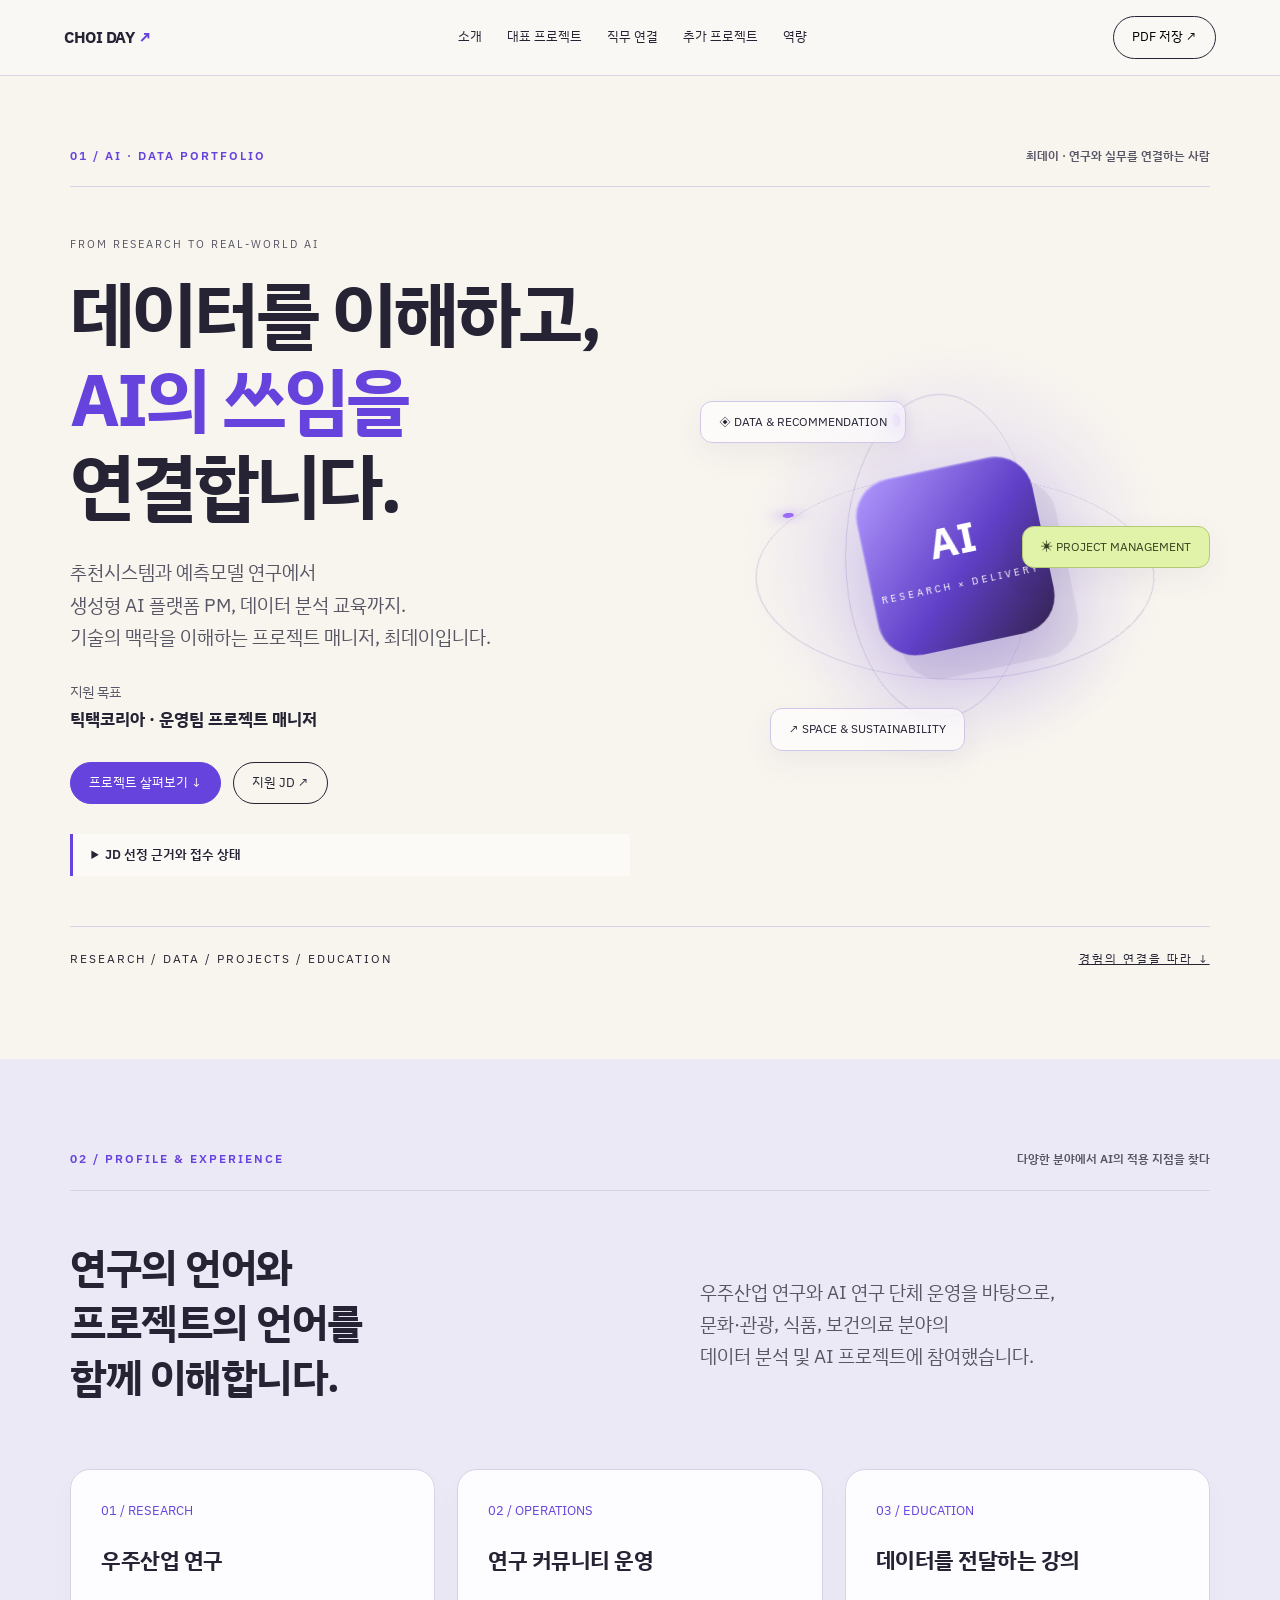
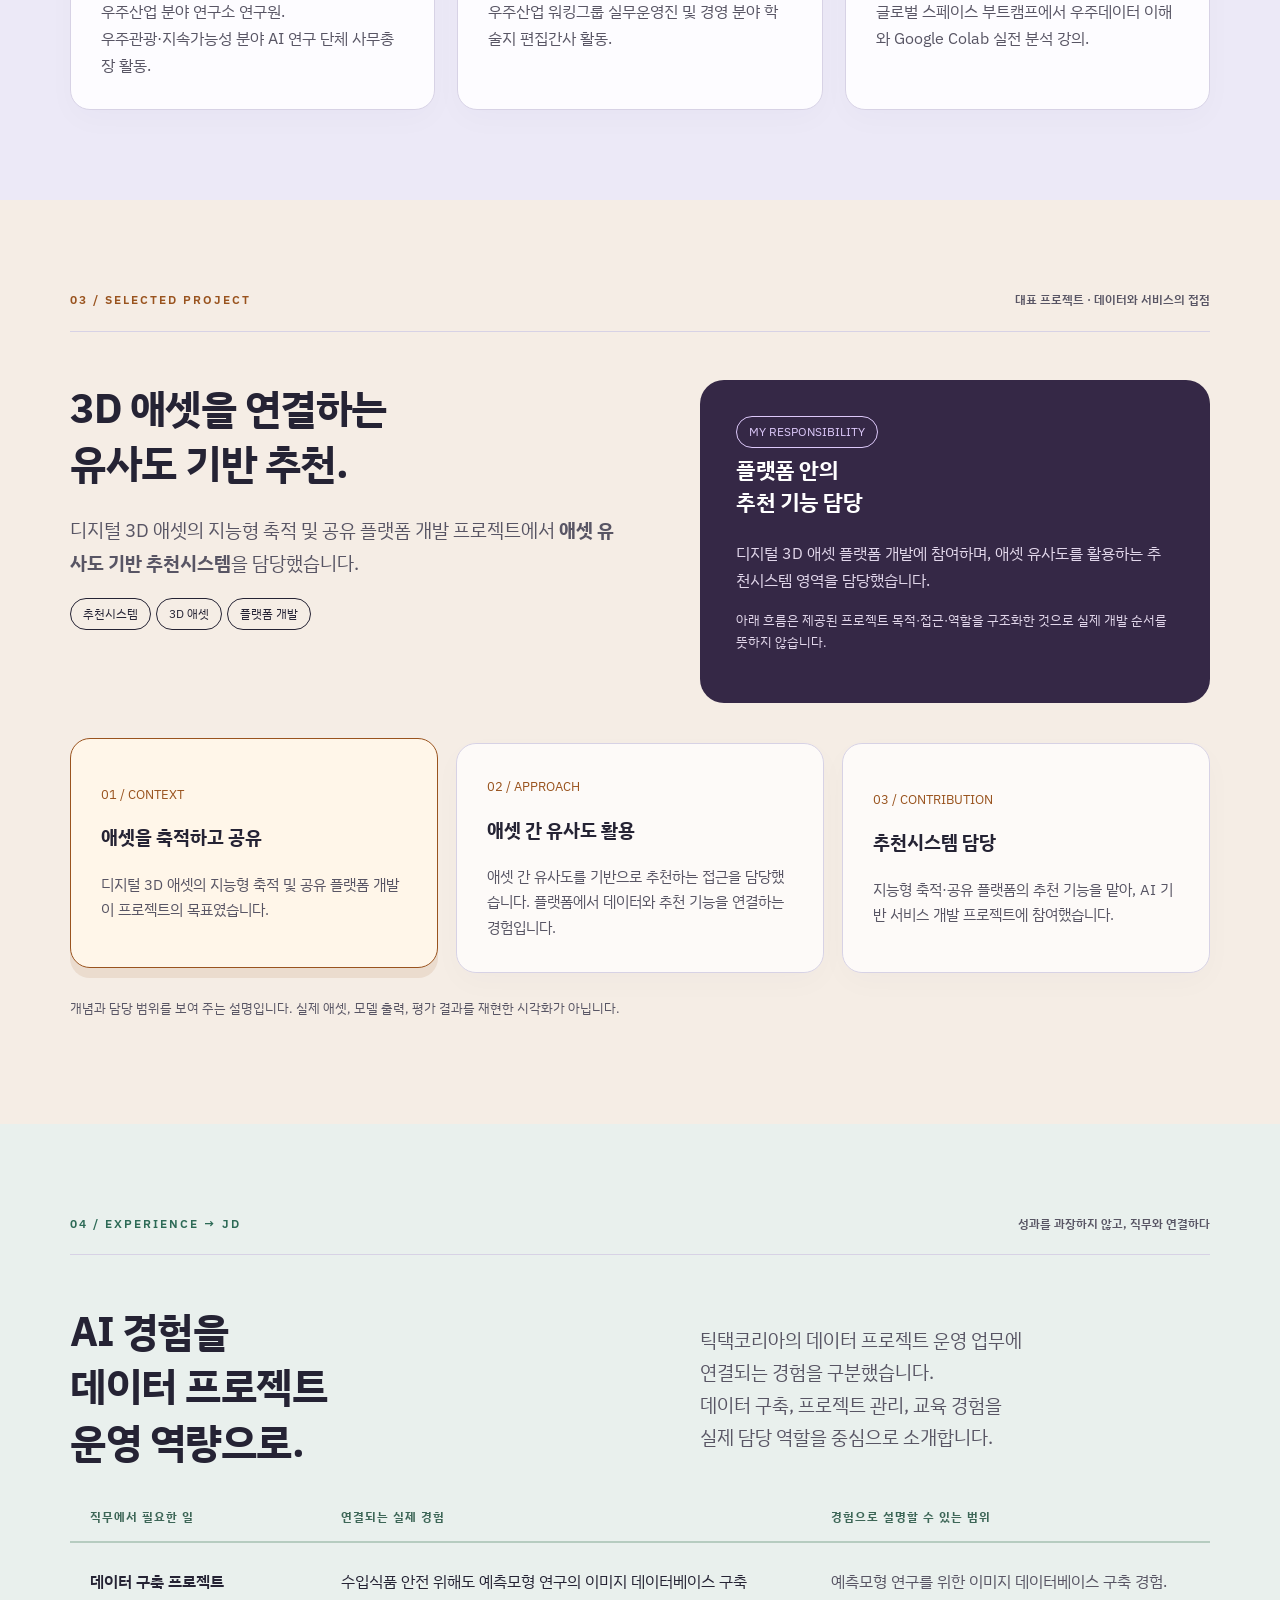
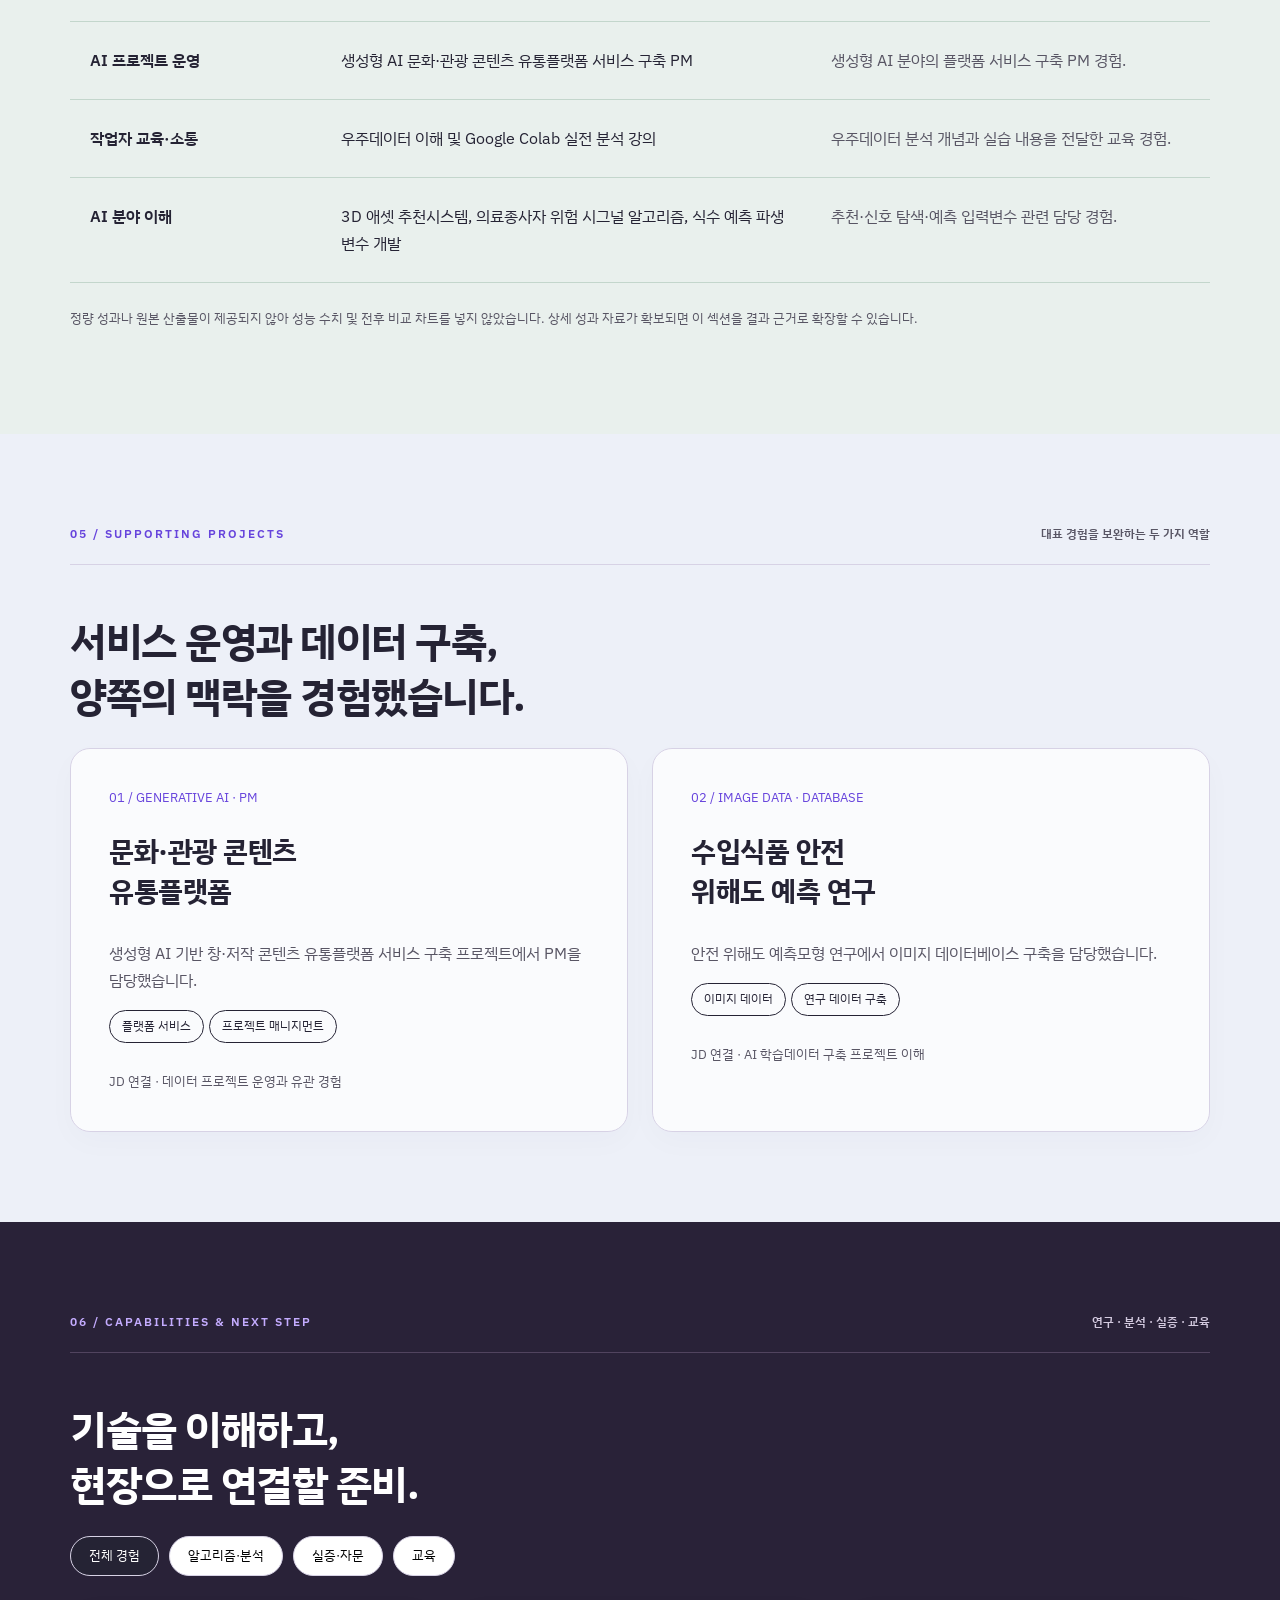
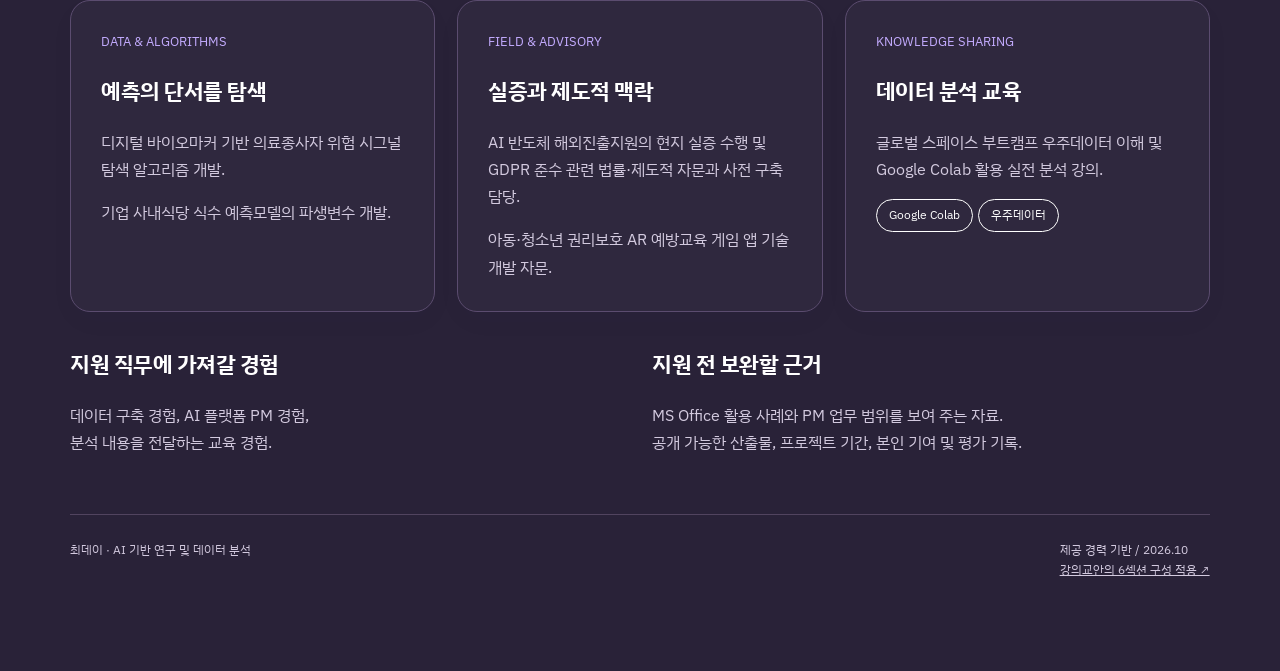
==== data/portfolio-choiday/index.html @ be63fa36 "Add files via upload" ====
<!doctype html><html lang="ko"><head><meta charset="utf-8"><meta name="viewport" content="width=device-width,initial-scale=1"><title>최데이 | AI · Data Portfolio</title><link rel="preconnect" href="https://fonts.googleapis.com"><link href="https://fonts.googleapis.com/css2?family=IBM+Plex+Sans+KR:wght@400;500;600;700&family=IBM+Plex+Sans:wght@400;500;600;700&display=swap" rel="stylesheet"><style>
:root{--ink:#252334;--purple:#6643dc;--line:#d7d2e5;--muted:#585564}*{box-sizing:border-box}html{scroll-behavior:smooth;scroll-padding-top:90px}body{margin:0;color:var(--ink);font-family:'IBM Plex Sans','IBM Plex Sans KR',sans-serif;line-height:1.7}a{color:inherit}button{font:inherit;cursor:pointer}header{height:76px;position:sticky;top:0;z-index:20;background:#faf8f4ed;backdrop-filter:blur(18px);border-bottom:1px solid var(--line);display:flex;align-items:center;justify-content:space-between;padding:0 max(5%,calc((100vw - 1440px)/2))}.brand{font-weight:700;text-decoration:none;letter-spacing:-.5px}header nav{display:flex;gap:25px;font-size:13px}header nav a{text-decoration:none}header button,.pill{border:1px solid var(--ink);border-radius:30px;background:transparent;padding:9px 18px;text-decoration:none;display:inline-flex;align-items:center;gap:14px;font-size:13px}.progress{height:3px;position:absolute;bottom:-1px;left:0;background:var(--purple);width:0}.wrap{max-width:1600px;margin:auto;padding:90px 5.5%;position:relative}.section{position:relative;overflow:hidden}.eyebrow{font-size:12px;letter-spacing:2px;font-weight:600;color:var(--purple);display:flex;justify-content:space-between;border-bottom:1px solid var(--line);padding-bottom:20px;margin-bottom:48px}.eyebrow span:last-child{letter-spacing:0;color:var(--muted)}h1,h2,h3,p{margin-top:0}h1{font-size:clamp(46px,5.7vw,86px);line-height:1.18;letter-spacing:-3px;margin-bottom:28px}h2{font-size:clamp(30px,3.2vw,48px);line-height:1.35;letter-spacing:-1.5px;margin-bottom:24px}h3{font-size:22px;line-height:1.45;letter-spacing:-.5px}p{color:var(--muted)}.lead{font-size:19px;max-width:650px}.tag{font-size:12px;padding:5px 12px;border:1px solid currentColor;border-radius:20px;display:inline-block;margin:0 5px 6px 0}.split{display:grid;grid-template-columns:1.1fr 1fr;gap:70px;align-items:center}.grid3{display:grid;grid-template-columns:repeat(3,1fr);gap:22px}.grid2{display:grid;grid-template-columns:1fr 1fr;gap:24px}.card{background:#ffffffbb;border:1px solid var(--line);border-radius:20px;padding:30px;box-shadow:0 10px 30px #2e264106;transition:transform .25s,border-color .25s,box-shadow .25s;position:relative}.card:hover{transform:translateY(-5px);border-color:var(--purple);box-shadow:0 16px 40px #6643dc16}.card p:last-child{margin-bottom:0}.num{color:var(--purple);font-size:13px;display:block;margin-bottom:22px}.small{font-size:13px}.intro{background:#f8f5ef}.intro .wrap{padding-top:70px;min-height:800px}.intro h1 em{font-style:normal;color:var(--purple)}.role{margin:28px 0;font-size:14px}.role strong{display:block;color:var(--ink);font-size:17px}.intro-actions{display:flex;gap:12px;flex-wrap:wrap}.primary{background:var(--purple);color:#fff;border-color:var(--purple)}.orbital{height:480px;display:grid;place-items:center;position:relative;perspective:800px}.orbital:before{content:'';position:absolute;width:440px;height:440px;background:radial-gradient(circle,#b2a0f45c,transparent 68%);border-radius:50%}.orbit{position:absolute;border:1px solid #8570b94d;border-radius:50%;width:390px;height:390px;transform:rotateX(60deg) rotateZ(-25deg);animation:orbit 25s linear infinite}.orbit.two{width:320px;height:320px;transform:rotateY(55deg);animation-direction:reverse}.orbit:after{content:'';width:12px;height:12px;background:#9b6af6;border-radius:50%;position:absolute;top:30px;left:60px;box-shadow:0 0 22px #8453ed}.core{width:180px;height:180px;display:grid;place-items:center;transform:rotate(-12deg);border-radius:38px;background:linear-gradient(135deg,#b39aff,#6040c8 55%,#32224d);box-shadow:18px 28px 0 #33205612,0 35px 70px #6241cc40,inset 1px 1px 2px #fff9;animation:float 5s ease-in-out infinite;color:white;text-align:center}.core b{font-size:42px;line-height:1}.core small{display:block;font-size:10px;letter-spacing:3px;margin-top:13px}.satellite{position:absolute;border:1px solid #d0c6e8;background:#fff9;backdrop-filter:blur(10px);border-radius:12px;padding:10px 18px;font-size:12px;box-shadow:0 10px 30px #47336610;animation:float 5s ease-in-out infinite}.s1{left:0;top:85px}.s2{right:0;top:210px;animation-delay:-2s;background:#e1f3a8;border-color:#b4c976;color:#384121}.s3{bottom:45px;left:70px;animation-delay:-3s}.hero-bottom{margin-top:50px;border-top:1px solid var(--line);padding-top:22px;display:flex;justify-content:space-between;font-size:12px;letter-spacing:2px}.profile{background:#ece9f7}.profile .card{background:#fdfcff}.profile .grid3{margin-top:40px}.project{background:#f5ede5}.project .eyebrow,.project .num{color:#99531e}.project .split{align-items:start}.project-box{background:#352846;color:#fff;border-radius:24px;padding:36px}.project-box p{color:#e2d7eb}.project-box .tag{color:#ddc9fa}.flow{display:grid;grid-template-columns:repeat(3,1fr);gap:18px;margin-top:40px}.flow button{text-align:left;color:var(--ink);width:100%;min-height:230px}.flow .active{border-color:#99531e;background:#fff6e9;box-shadow:0 10px 0 #99531e1c;transform:translateY(-5px)}.flow p{font-size:15px}.flow strong{font-size:19px;display:block;margin-bottom:18px}.flow .num{margin-bottom:15px}.evidence{background:#e9f0ed}.evidence .eyebrow,.evidence .num{color:#2d6a56}.evidence table{width:100%;border-collapse:collapse;font-size:16px;text-align:left}.evidence th{font-size:12px;color:#3d6657;letter-spacing:1px;padding:14px 20px;border-bottom:2px solid #b6ccc0}.evidence td{padding:25px 20px;border-bottom:1px solid #c3d6cc;vertical-align:top}.evidence td:first-child{width:22%;font-weight:600}.evidence td:last-child{width:35%;color:var(--muted)}.support{background:#edf0f8}.support .card{padding:38px;min-height:310px}.support .card h3{font-size:28px}.skills{background:#292238;color:#fff}.skills h2{color:#fff}.skills p{color:#d3cadf}.skills .eyebrow{border-color:#51445f;color:#c4acff}.skills .eyebrow span:last-child{color:#d3cadf}.skills .card{background:#ffffff08;border-color:#5b4c6f}.skills .num{color:#c4acff}.skills .card:hover{border-color:#c4acff}.activity{margin-top:36px;display:grid;grid-template-columns:1fr 1fr;gap:24px}.activity p{margin-bottom:8px}.footer{border-top:1px solid #51445f;margin-top:50px;padding-top:25px;display:flex;justify-content:space-between;font-size:12px;color:#d3cadf}.reveal{animation:appear .7s both}.note{margin-top:24px;font-size:13px;line-height:1.8}.jd-note{margin-top:30px;border-left:3px solid var(--purple);padding:10px 18px;background:#ffffff7a;font-size:13px;max-width:650px}.jd-note summary{cursor:pointer;font-weight:600}.jd-note p{margin:12px 0 0}.filter{display:flex;gap:10px;margin-bottom:24px;flex-wrap:wrap}.filter button{border-radius:30px;padding:8px 18px;border:1px solid var(--line);background:white;font-size:13px}.filter button[aria-pressed=true]{background:var(--ink);color:#fff}.highlight{outline:2px solid var(--purple);outline-offset:4px}.section-marker{font-size:11px;text-transform:uppercase;letter-spacing:2px;margin-bottom:16px;color:var(--muted)}@keyframes float{50%{translate:0 -15px}}@keyframes orbit{to{rotate:360deg}}@keyframes appear{from{opacity:.2;translate:0 20px}to{opacity:1;translate:0 0}}
@media(min-width:1600px){.wrap{padding-left:88px;padding-right:88px}}@media(max-width:900px){header nav{display:none}.split{grid-template-columns:1fr;gap:36px}.orbital{height:380px}.intro .wrap{min-height:0}.wrap{padding:65px 6%}.grid3,.flow{grid-template-columns:1fr}.grid2{grid-template-columns:1fr}.flow button{min-height:0}.activity{grid-template-columns:1fr}.eyebrow span:last-child{display:none}.orbital{max-width:480px;width:100%;margin:auto}.orbit{width:300px;height:300px}.orbit.two{width:260px;height:260px}.s1{left:0;top:45px}.s2{right:0;top:220px}.s3{bottom:10px;left:40px}.evidence table,.evidence tbody,.evidence tr,.evidence td{display:block}.evidence thead{display:none}.evidence td:first-child,.evidence td:last-child{width:auto}.evidence td{padding:8px 18px;border:0}.evidence tr{padding:20px 0;border-bottom:1px solid #c3d6cc}.hero-bottom{letter-spacing:0;gap:20px}.footer{gap:20px}.card{padding:24px}h1{letter-spacing:-2px}}@media(prefers-reduced-motion:reduce){*,*:before,*:after{animation:none!important;transition:none!important;scroll-behavior:auto!important}}@media print{@page{size:A4 landscape;margin:10mm}header,.intro-actions,.jd-note,.filter,.hero-bottom{display:none!important}.section{break-after:page;overflow:visible;print-color-adjust:exact;-webkit-print-color-adjust:exact}.section:last-child{break-after:auto}.wrap{padding:20px 30px;max-width:none}.eyebrow{margin-bottom:22px;padding-bottom:10px}h1{font-size:48px}h2{font-size:32px}h3{font-size:19px}p{font-size:13px}.split{grid-template-columns:1fr 1fr;gap:30px}.grid3,.flow{grid-template-columns:repeat(3,1fr)}.grid2,.activity{grid-template-columns:1fr 1fr}.card{padding:20px;box-shadow:none!important;transform:none!important}.intro .wrap{min-height:0}.orbital{height:350px}.flow{margin-top:20px}.flow button{min-height:180px}.evidence td{padding:15px;font-size:13px}.support .card{min-height:0;padding:24px}.support .card h3{font-size:22px}.activity{margin-top:20px}.footer{margin-top:20px}.reveal{animation:none}.note{font-size:11px}}
</style></head><body>
<header><a class="brand" href="#intro">CHOI DAY <span style="color:#6643dc">↗</span></a><nav aria-label="섹션 이동"><a href="#profile">소개</a><a href="#project">대표 프로젝트</a><a href="#evidence">직무 연결</a><a href="#support">추가 프로젝트</a><a href="#skills">역량</a></nav><button id="print">PDF 저장 ↗</button><div class="progress" aria-hidden="true"></div></header>
<main>
<section id="intro" class="section intro"><div class="wrap"><div class="eyebrow">01 / AI · DATA PORTFOLIO <span>최데이 · 연구와 실무를 연결하는 사람</span></div><div class="split"><div><div class="section-marker">From research to real-world AI</div><h1>데이터를 이해하고,<br><em>AI의 쓰임을</em><br>연결합니다.</h1><p class="lead">추천시스템과 예측모델 연구에서<br>생성형 AI 플랫폼 PM, 데이터 분석 교육까지.<br>기술의 맥락을 이해하는 프로젝트 매니저, 최데이입니다.</p><p class="role">지원 목표<strong>틱택코리아 · 운영팀 프로젝트 매니저</strong></p><div class="intro-actions"><a class="pill primary" href="#project">프로젝트 살펴보기 ↓</a><a class="pill" href="https://linkareer.com/activity/248386" target="_blank" rel="noopener">지원 JD ↗</a></div><details class="jd-note"><summary>JD 선정 근거와 접수 상태</summary><p>학력무관·신입 공고로, PM 및 IT/AI 경험을 우대합니다. 이미지 데이터베이스 구축, AI 플랫폼 PM, 분석 교육 경험이 업무와 연결됩니다. 필수 MS Office 활용 능력은 제공된 경력에서 확인되지 않았습니다.</p><p>2026.10.06 확인: 링커리어는 상시채용, 슈퍼루키는 접수 종료로 표시합니다. 현재 접수 가능 여부는 기업 확인이 필요합니다. <a href="https://www.superookie.com/jobs/684bb644ff11d511d0456967" target="_blank" rel="noopener">학력·상세 요건 확인 ↗</a></p></details></div><div class="orbital" aria-label="AI 연구, 데이터, 프로젝트 운영을 연결하는 개념 그래픽"><div class="orbit"></div><div class="orbit two"></div><div class="core"><div><b>AI</b><small>RESEARCH × DELIVERY</small></div></div><span class="satellite s1">◈ DATA & RECOMMENDATION</span><span class="satellite s2">✳ PROJECT MANAGEMENT</span><span class="satellite s3">↗ SPACE & SUSTAINABILITY</span></div></div><div class="hero-bottom"><span>RESEARCH / DATA / PROJECTS / EDUCATION</span><a href="#profile">경험의 연결을 따라 ↓</a></div></div></section>
<section id="profile" class="section profile"><div class="wrap"><div class="eyebrow">02 / PROFILE & EXPERIENCE <span>다양한 분야에서 AI의 적용 지점을 찾다</span></div><div class="split"><h2>연구의 언어와<br>프로젝트의 언어를<br>함께 이해합니다.</h2><p class="lead">우주산업 연구와 AI 연구 단체 운영을 바탕으로,<br>문화·관광, 식품, 보건의료 분야의<br>데이터 분석 및 AI 프로젝트에 참여했습니다.</p></div><div class="grid3"><article class="card"><span class="num">01 / RESEARCH</span><h3>우주산업 연구</h3><p>우주산업 분야 연구소 연구원.<br>우주관광·지속가능성 분야 AI 연구 단체 사무총장 활동.</p></article><article class="card"><span class="num">02 / OPERATIONS</span><h3>연구 커뮤니티 운영</h3><p>우주산업 워킹그룹 실무운영진 및 경영 분야 학술지 편집간사 활동.</p></article><article class="card"><span class="num">03 / EDUCATION</span><h3>데이터를 전달하는 강의</h3><p>글로벌 스페이스 부트캠프에서 우주데이터 이해와 Google Colab 실전 분석 강의.</p></article></div></div></section>
<section id="project" class="section project"><div class="wrap"><div class="eyebrow">03 / SELECTED PROJECT <span>대표 프로젝트 · 데이터와 서비스의 접점</span></div><div class="split"><div><h2>3D 애셋을 연결하는<br>유사도 기반 추천.</h2><p class="lead">디지털 3D 애셋의 지능형 축적 및 공유 플랫폼 개발 프로젝트에서 <strong>애셋 유사도 기반 추천시스템</strong>을 담당했습니다.</p><span class="tag">추천시스템</span><span class="tag">3D 애셋</span><span class="tag">플랫폼 개발</span></div><aside class="project-box"><span class="tag">MY RESPONSIBILITY</span><h3>플랫폼 안의<br>추천 기능 담당</h3><p>디지털 3D 애셋 플랫폼 개발에 참여하며, 애셋 유사도를 활용하는 추천시스템 영역을 담당했습니다.</p><p class="small">아래 흐름은 제공된 프로젝트 목적·접근·역할을 구조화한 것으로 실제 개발 순서를 뜻하지 않습니다.</p></aside></div><div class="flow" aria-label="프로젝트 이해의 흐름"><button class="card active" aria-pressed="true"><span class="num">01 / CONTEXT</span><strong>애셋을 축적하고 공유</strong><p>디지털 3D 애셋의 지능형 축적 및 공유 플랫폼 개발이 프로젝트의 목표였습니다.</p></button><button class="card" aria-pressed="false"><span class="num">02 / APPROACH</span><strong>애셋 간 유사도 활용</strong><p>애셋 간 유사도를 기반으로 추천하는 접근을 담당했습니다. 플랫폼에서 데이터와 추천 기능을 연결하는 경험입니다.</p></button><button class="card" aria-pressed="false"><span class="num">03 / CONTRIBUTION</span><strong>추천시스템 담당</strong><p>지능형 축적·공유 플랫폼의 추천 기능을 맡아, AI 기반 서비스 개발 프로젝트에 참여했습니다.</p></button></div><p class="note">개념과 담당 범위를 보여 주는 설명입니다. 실제 애셋, 모델 출력, 평가 결과를 재현한 시각화가 아닙니다.</p></div></section>
<section id="evidence" class="section evidence"><div class="wrap"><div class="eyebrow">04 / EXPERIENCE → JD <span>성과를 과장하지 않고, 직무와 연결하다</span></div><div class="split"><h2>AI 경험을<br>데이터 프로젝트<br>운영 역량으로.</h2><p class="lead">틱택코리아의 데이터 프로젝트 운영 업무에<br>연결되는 경험을 구분했습니다.<br>데이터 구축, 프로젝트 관리, 교육 경험을<br>실제 담당 역할을 중심으로 소개합니다.</p></div><table><thead><tr><th>직무에서 필요한 일</th><th>연결되는 실제 경험</th><th>경험으로 설명할 수 있는 범위</th></tr></thead><tbody><tr><td>데이터 구축 프로젝트</td><td>수입식품 안전 위해도 예측모형 연구의 이미지 데이터베이스 구축</td><td>예측모형 연구를 위한 이미지 데이터베이스 구축 경험.</td></tr><tr><td>AI 프로젝트 운영</td><td>생성형 AI 문화·관광 콘텐츠 유통플랫폼 서비스 구축 PM</td><td>생성형 AI 분야의 플랫폼 서비스 구축 PM 경험.</td></tr><tr><td>작업자 교육·소통</td><td>우주데이터 이해 및 Google Colab 실전 분석 강의</td><td>우주데이터 분석 개념과 실습 내용을 전달한 교육 경험.</td></tr><tr><td>AI 분야 이해</td><td>3D 애셋 추천시스템, 의료종사자 위험 시그널 알고리즘, 식수 예측 파생변수 개발</td><td>추천·신호 탐색·예측 입력변수 관련 담당 경험.</td></tr></tbody></table><p class="note">정량 성과나 원본 산출물이 제공되지 않아 성능 수치 및 전후 비교 차트를 넣지 않았습니다. 상세 성과 자료가 확보되면 이 섹션을 결과 근거로 확장할 수 있습니다.</p></div></section>
<section id="support" class="section support"><div class="wrap"><div class="eyebrow">05 / SUPPORTING PROJECTS <span>대표 경험을 보완하는 두 가지 역할</span></div><h2>서비스 운영과 데이터 구축,<br>양쪽의 맥락을 경험했습니다.</h2><div class="grid2"><article class="card"><span class="num">01 / GENERATIVE AI · PM</span><h3>문화·관광 콘텐츠<br>유통플랫폼</h3><p>생성형 AI 기반 창·저작 콘텐츠 유통플랫폼 서비스 구축 프로젝트에서 PM을 담당했습니다.</p><span class="tag">플랫폼 서비스</span><span class="tag">프로젝트 매니지먼트</span><p class="small" style="margin-top:22px">JD 연결 · 데이터 프로젝트 운영과 유관 경험</p></article><article class="card"><span class="num">02 / IMAGE DATA · DATABASE</span><h3>수입식품 안전<br>위해도 예측 연구</h3><p>안전 위해도 예측모형 연구에서 이미지 데이터베이스 구축을 담당했습니다.</p><span class="tag">이미지 데이터</span><span class="tag">연구 데이터 구축</span><p class="small" style="margin-top:22px">JD 연결 · AI 학습데이터 구축 프로젝트 이해</p></article></div></div></section>
<section id="skills" class="section skills"><div class="wrap"><div class="eyebrow">06 / CAPABILITIES & NEXT STEP <span>연구 · 분석 · 실증 · 교육</span></div><h2>기술을 이해하고,<br>현장으로 연결할 준비.</h2><div class="filter" aria-label="관련 역량 강조"><button aria-pressed="true" data-filter="all">전체 경험</button><button aria-pressed="false" data-filter="analysis">알고리즘·분석</button><button aria-pressed="false" data-filter="delivery">실증·자문</button><button aria-pressed="false" data-filter="education">교육</button></div><div class="grid3"><article class="card capability" data-kind="analysis"><span class="num">DATA & ALGORITHMS</span><h3>예측의 단서를 탐색</h3><p>디지털 바이오마커 기반 의료종사자 위험 시그널 탐색 알고리즘 개발.</p><p>기업 사내식당 식수 예측모델의 파생변수 개발.</p></article><article class="card capability" data-kind="delivery"><span class="num">FIELD & ADVISORY</span><h3>실증과 제도적 맥락</h3><p>AI 반도체 해외진출지원의 현지 실증 수행 및 GDPR 준수 관련 법률·제도적 자문과 사전 구축 담당.</p><p>아동·청소년 권리보호 AR 예방교육 게임 앱 기술개발 자문.</p></article><article class="card capability" data-kind="education"><span class="num">KNOWLEDGE SHARING</span><h3>데이터 분석 교육</h3><p>글로벌 스페이스 부트캠프 우주데이터 이해 및 Google Colab 활용 실전 분석 강의.</p><span class="tag">Google Colab</span><span class="tag">우주데이터</span></article></div><div class="activity"><div><h3>지원 직무에 가져갈 경험</h3><p>데이터 구축 경험, AI 플랫폼 PM 경험,<br>분석 내용을 전달하는 교육 경험.</p></div><div><h3>지원 전 보완할 근거</h3><p>MS Office 활용 사례와 PM 업무 범위를 보여 주는 자료.<br>공개 가능한 산출물, 프로젝트 기간, 본인 기여 및 평가 기록.</p></div></div><div class="footer"><span>최데이 · AI 기반 연구 및 데이터 분석</span><span>제공 경력 기반 / 2026.10<br><a href="https://heejeong-kim.github.io/science-tech-26/#portfolio-webview-option" target="_blank" rel="noopener">강의교안의 6섹션 구성 적용 ↗</a></span></div></div></section>
</main><script>
const reduce=matchMedia('(prefers-reduced-motion: reduce)').matches;
document.querySelector('#print').addEventListener('click',()=>window.print());
const progress=document.querySelector('.progress');function updateProgress(){const total=document.documentElement.scrollHeight-innerHeight;progress.style.width=(total>0?scrollY/total*100:0)+'%'}addEventListener('scroll',updateProgress,{passive:true});addEventListener('resize',updateProgress);updateProgress();
const observer=new IntersectionObserver(entries=>entries.forEach(e=>{if(e.isIntersecting){if(!reduce)e.target.classList.add('reveal');observer.unobserve(e.target)}}),{threshold:.12});document.querySelectorAll('.card,h2').forEach(el=>observer.observe(el));
const steps=[...document.querySelectorAll('.flow button')];let active=0;let until=0;function setStep(i){active=i;steps.forEach((el,n)=>{el.classList.toggle('active',i===n);el.setAttribute('aria-pressed',String(i===n))})}steps.forEach((el,i)=>el.addEventListener('click',()=>{setStep(i);until=Date.now()+6000}));let flowVisible=false;new IntersectionObserver(e=>{flowVisible=e[0].isIntersecting},{threshold:.3}).observe(document.querySelector('.flow'));if(!reduce)setInterval(()=>{if(flowVisible&&!document.hidden&&Date.now()>until&&!document.querySelector('.flow').matches(':hover')&&!document.querySelector('.flow').contains(document.activeElement))setStep((active+1)%steps.length)},2200);
document.querySelectorAll('[data-filter]').forEach(button=>button.addEventListener('click',()=>{document.querySelectorAll('[data-filter]').forEach(b=>b.setAttribute('aria-pressed',String(b===button)));document.querySelectorAll('.capability').forEach(card=>card.classList.toggle('highlight',button.dataset.filter!=='all'&&card.dataset.kind===button.dataset.filter))}));
const orbital=document.querySelector('.orbital');if(!reduce&&matchMedia('(pointer:fine)').matches){orbital.addEventListener('pointermove',e=>{const r=orbital.getBoundingClientRect();orbital.querySelector('.core').style.transform=`rotateX(${-(e.clientY-r.top-r.height/2)/18}deg) rotateY(${(e.clientX-r.left-r.width/2)/18}deg) rotate(-12deg)`});orbital.addEventListener('pointerleave',()=>orbital.querySelector('.core').style.transform='rotate(-12deg)')}
</script></body></html>
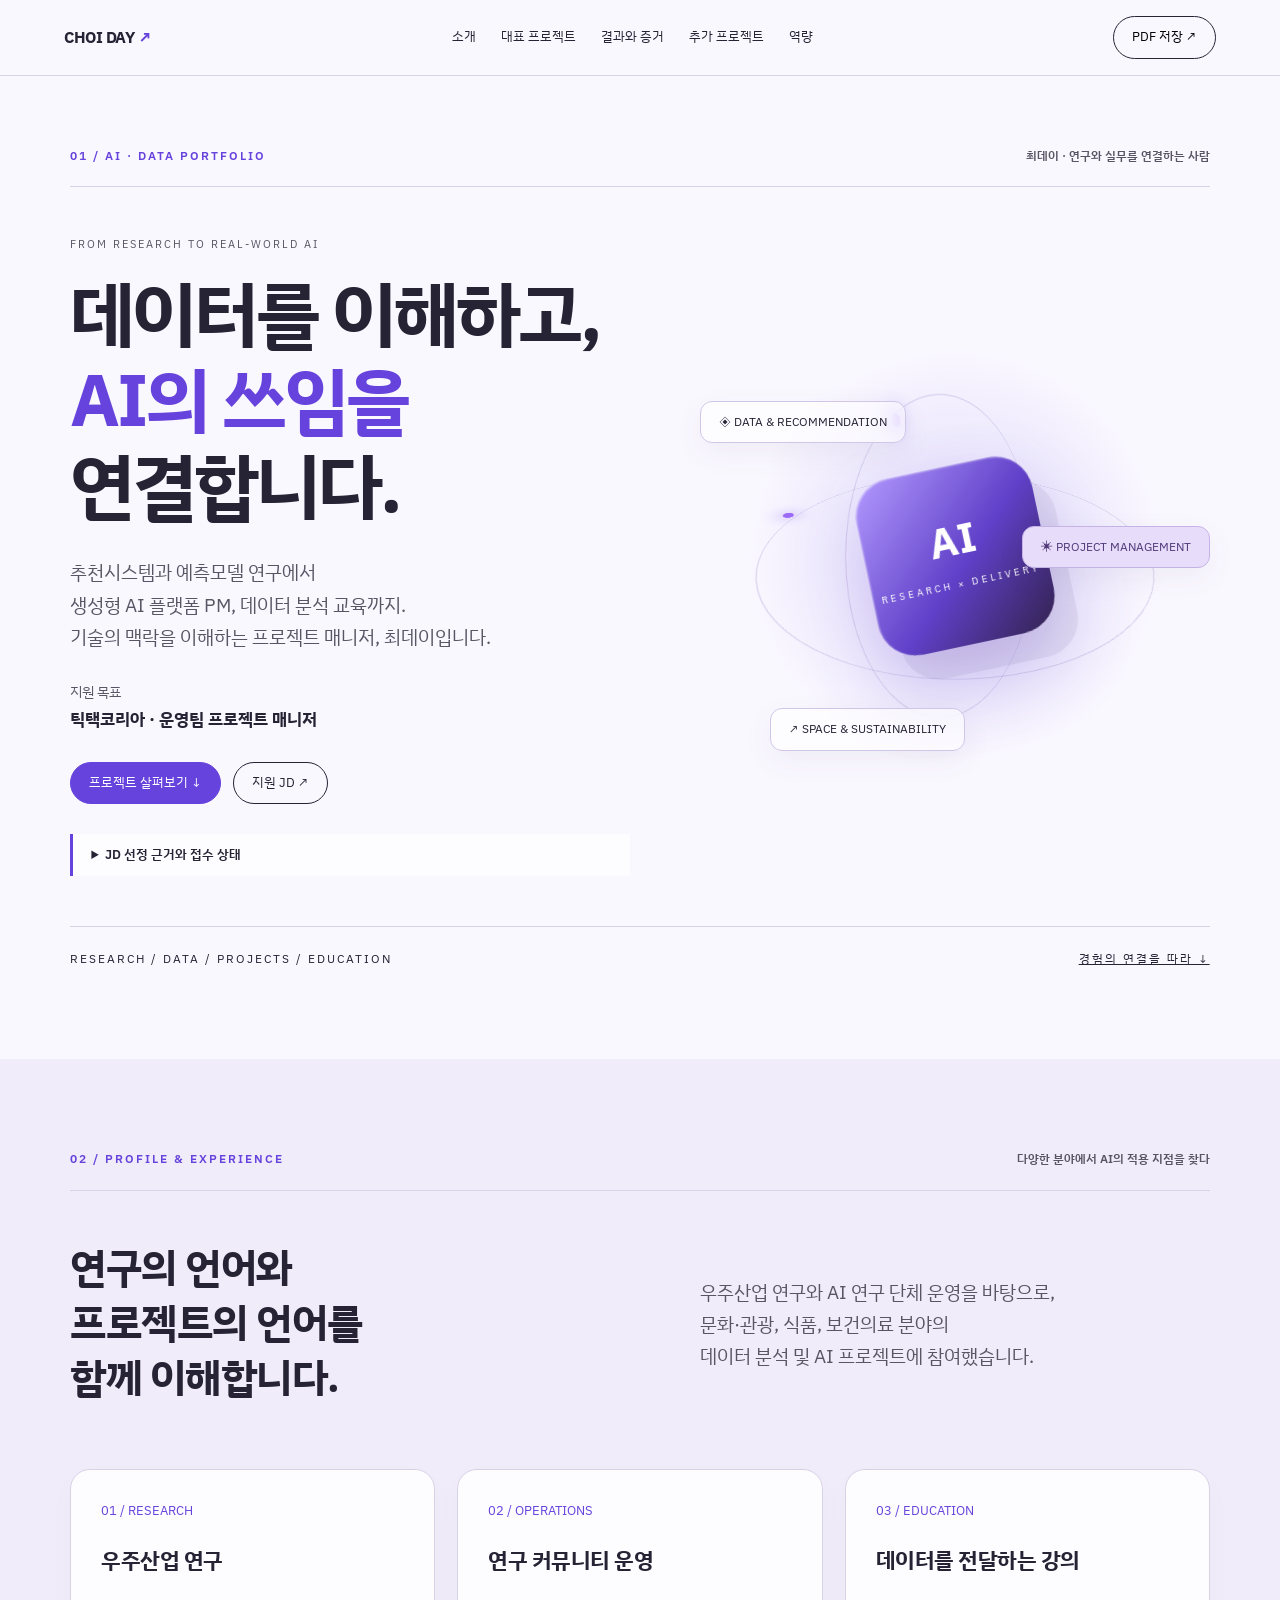
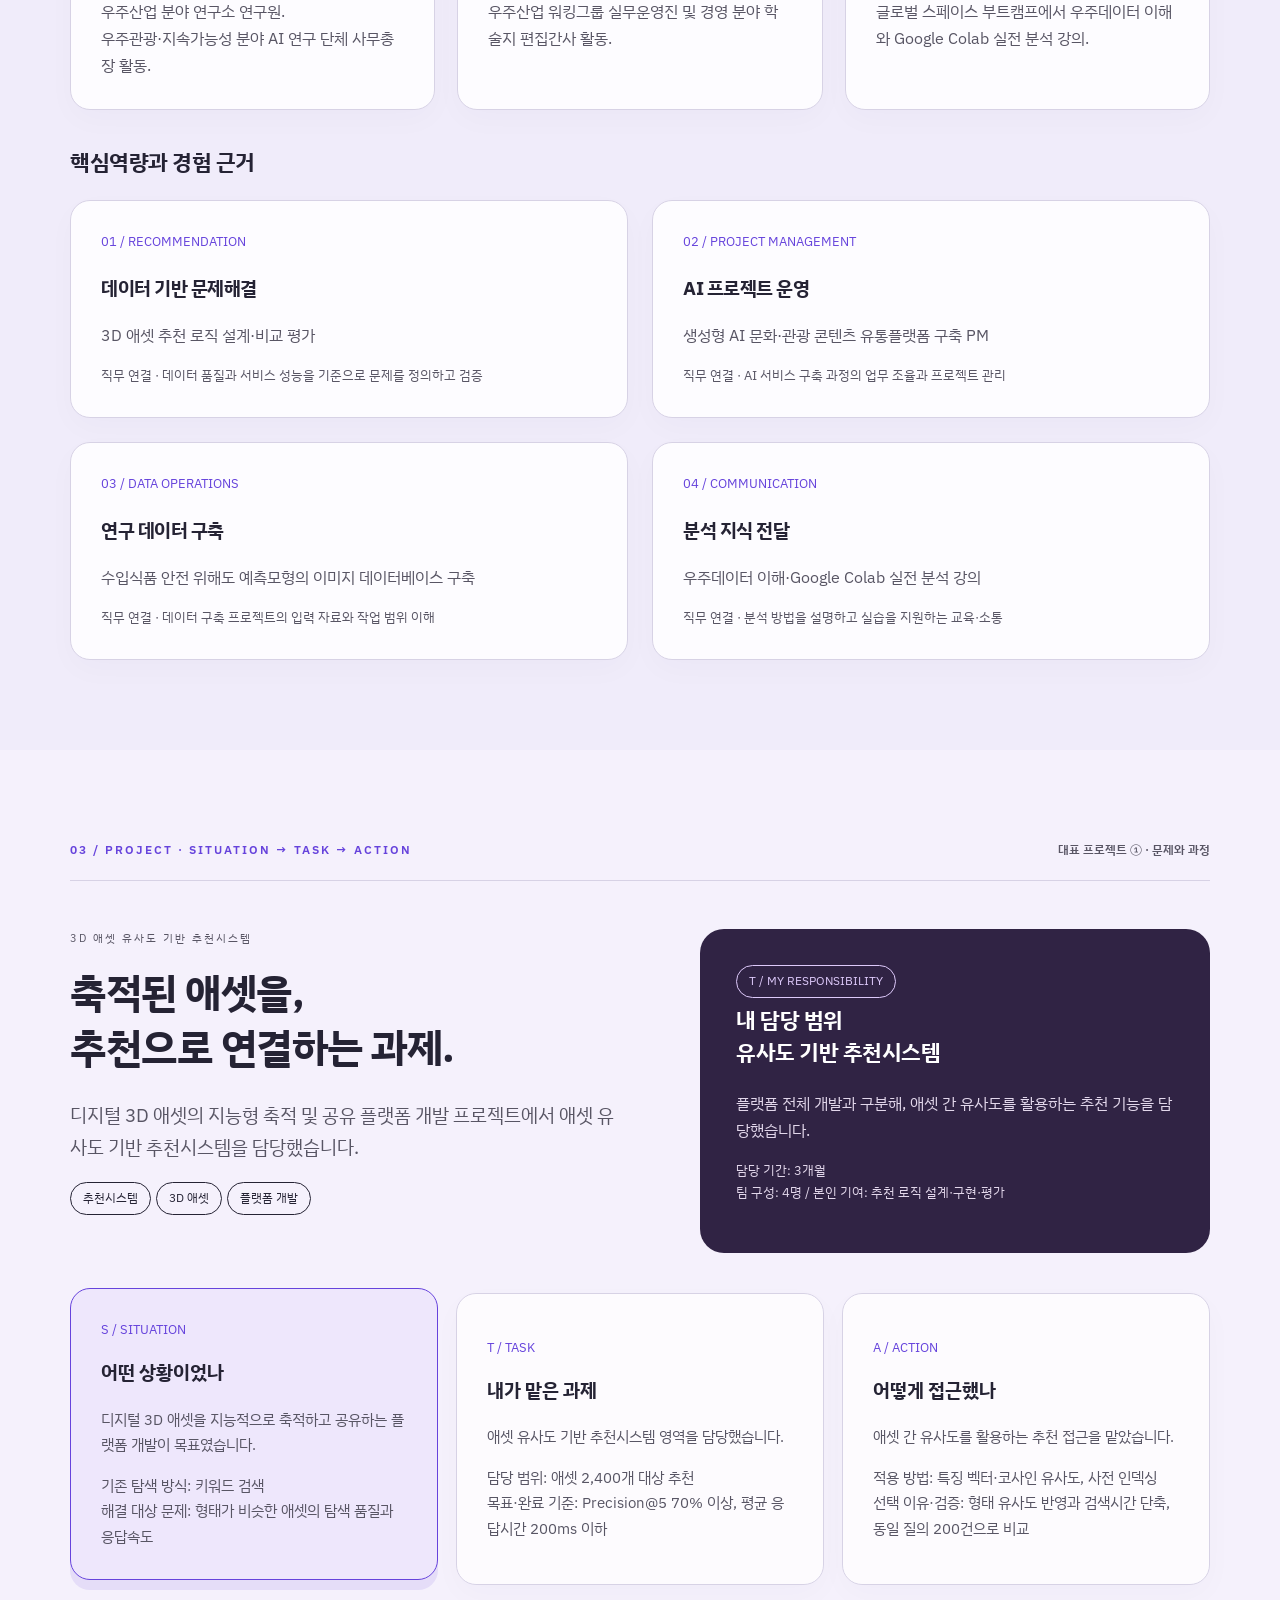
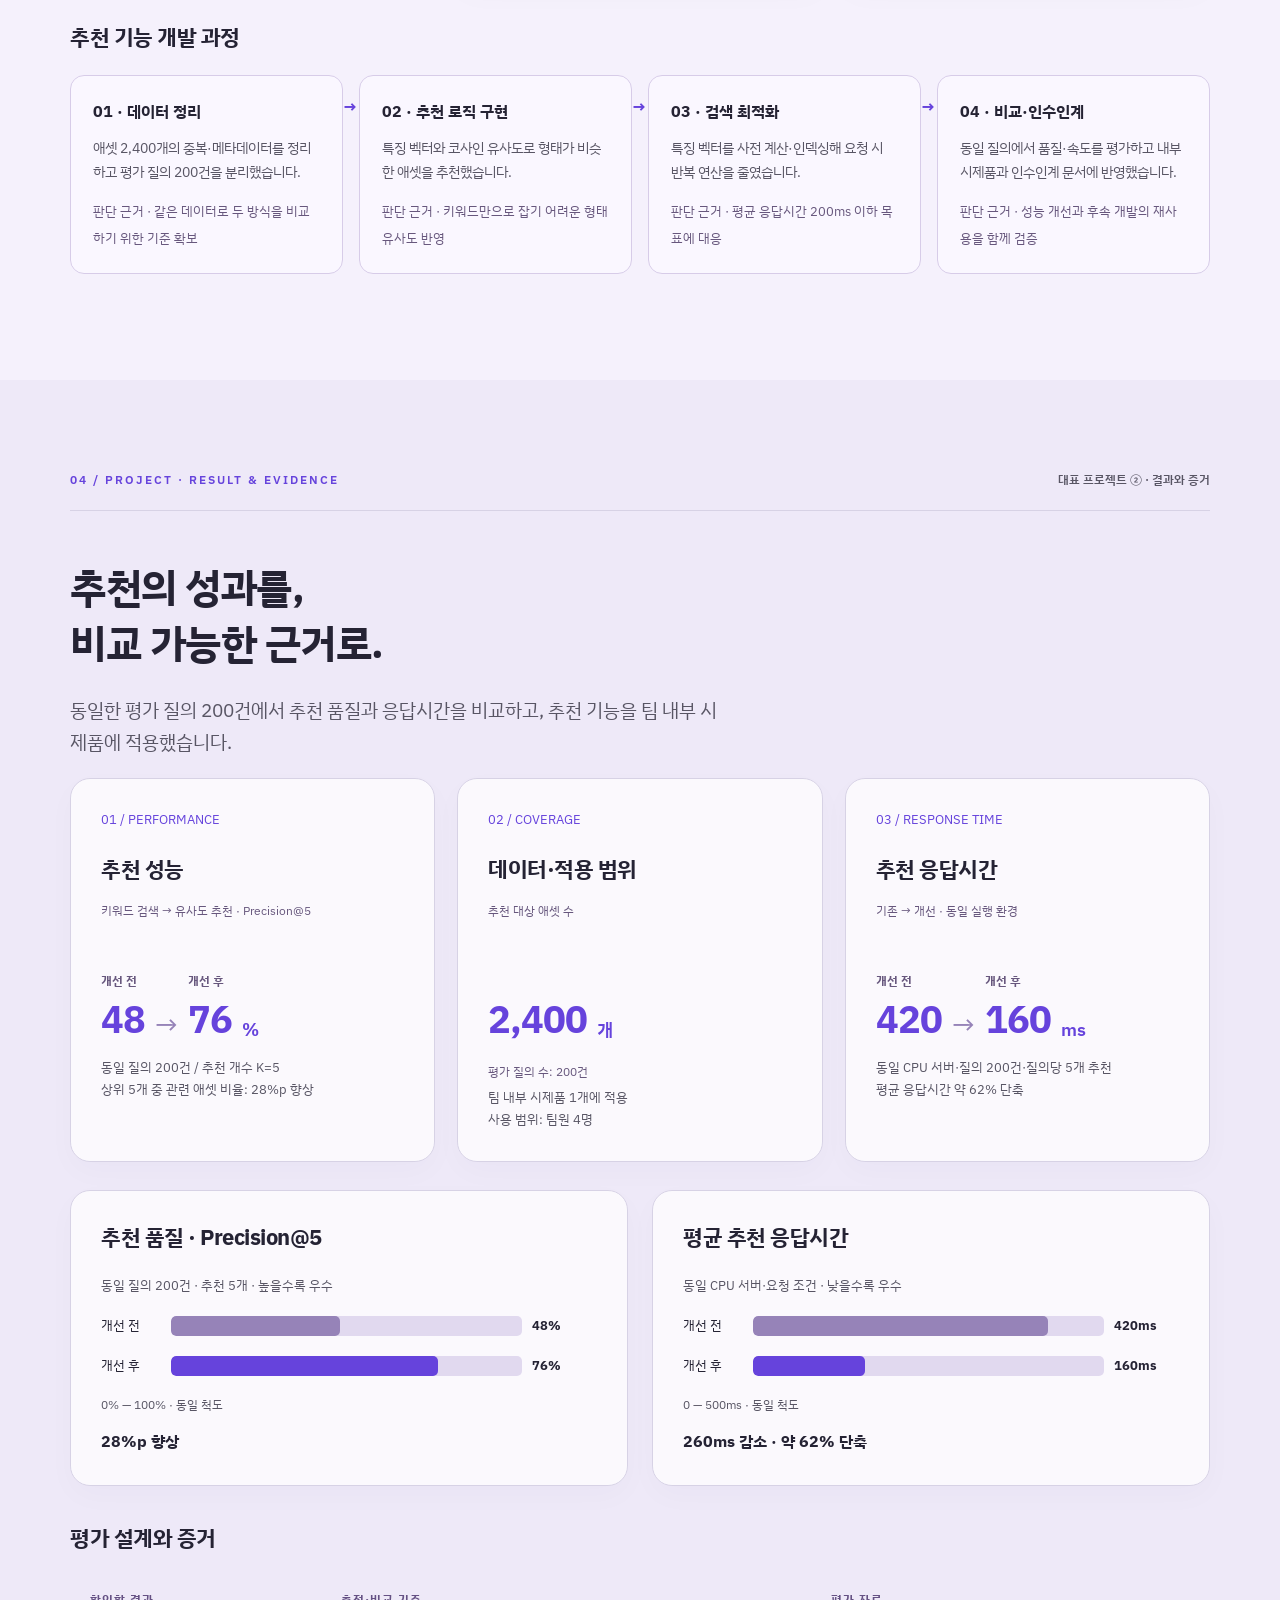
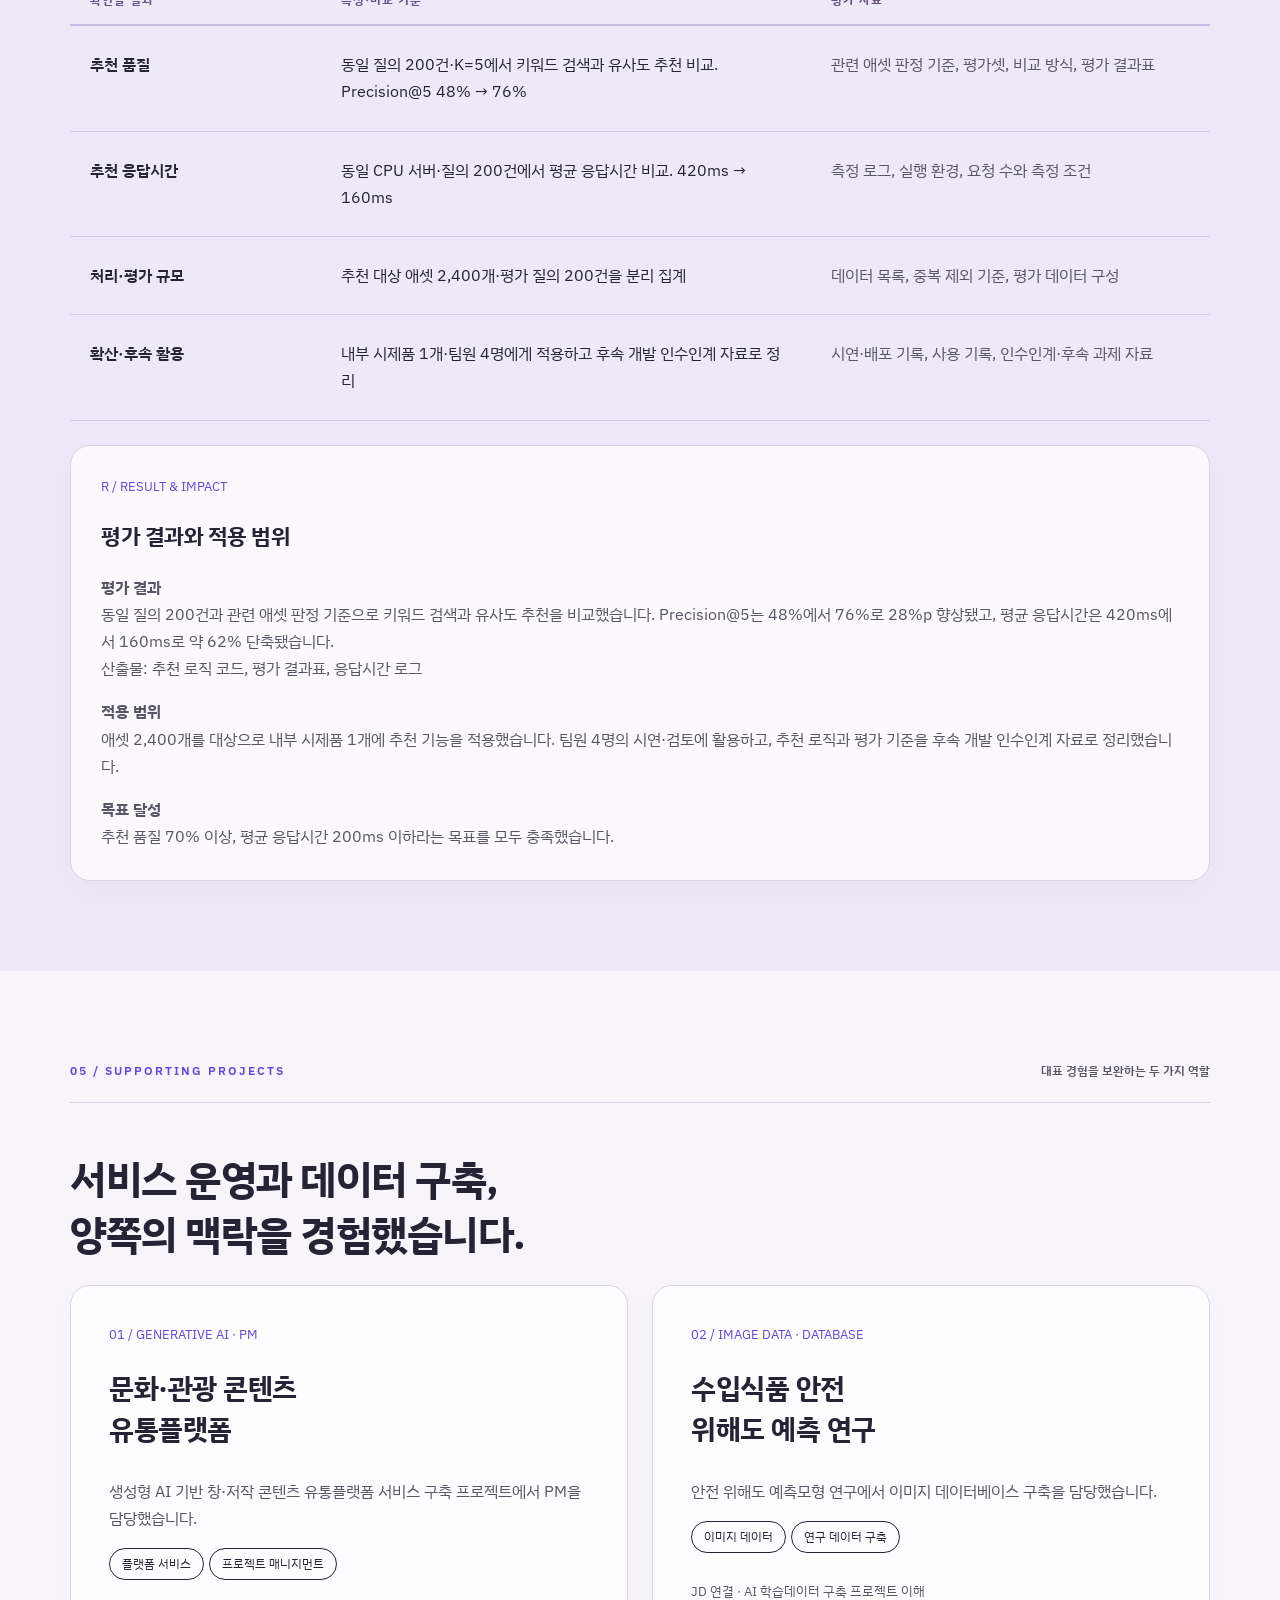
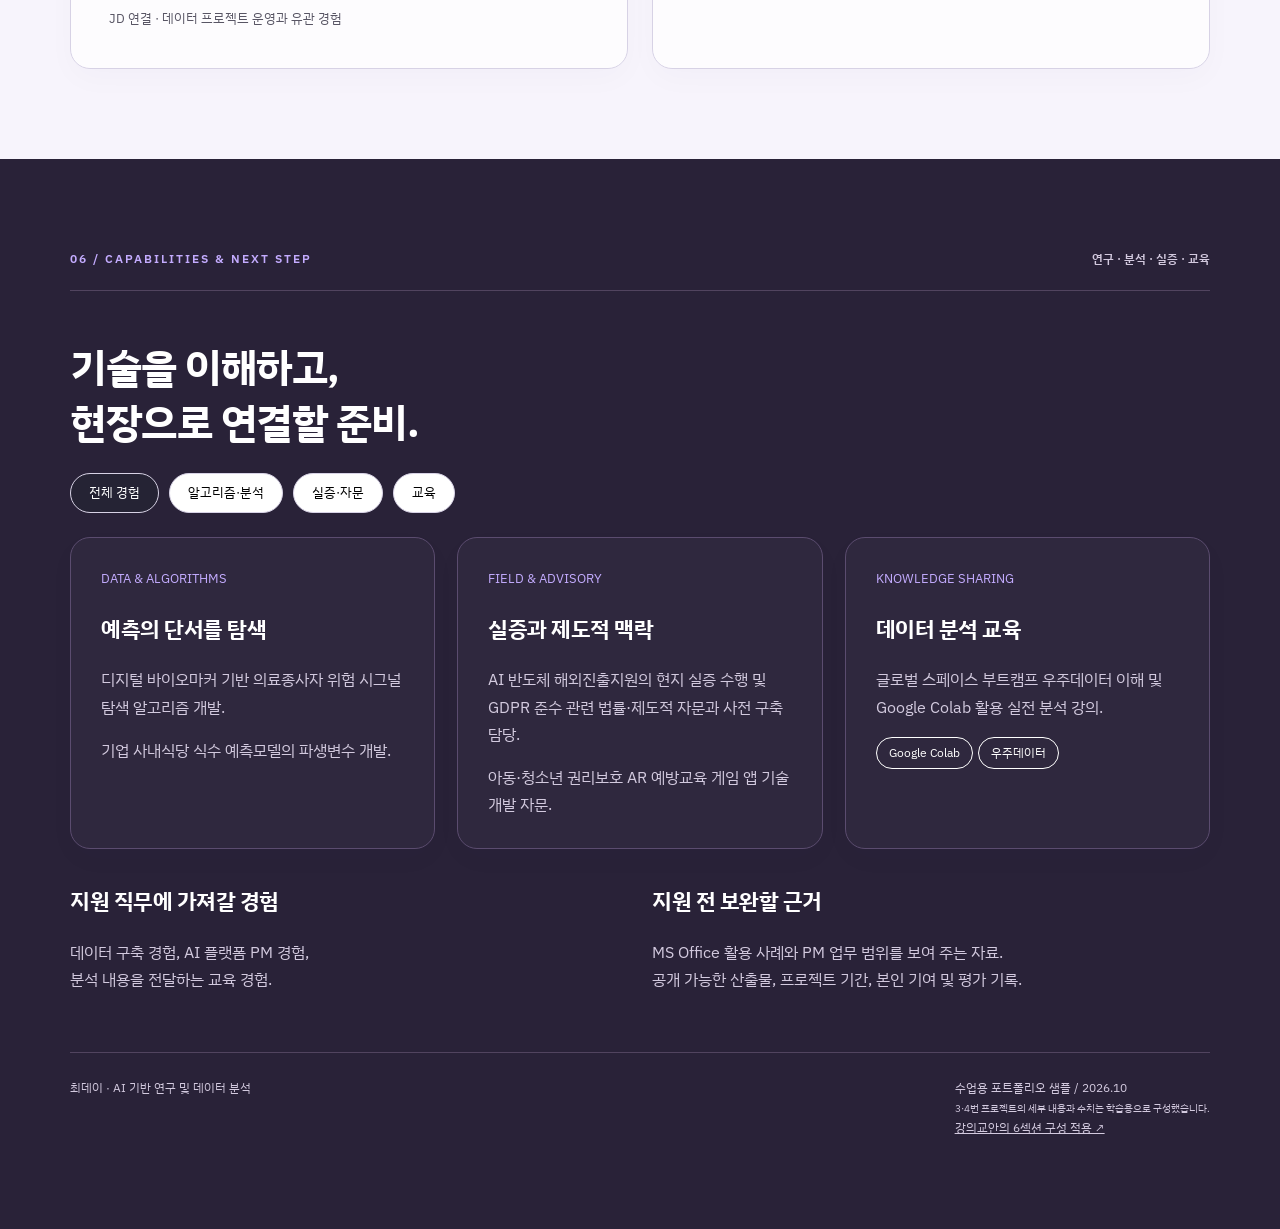
==== commit 659ed896: "Add files via upload" ====
--- a/data/portfolio-choiday/index.html
+++ b/data/portfolio-choiday/index.html
@@ -1,15 +1,34 @@
 <!doctype html><html lang="ko"><head><meta charset="utf-8"><meta name="viewport" content="width=device-width,initial-scale=1"><title>최데이 | AI · Data Portfolio</title><link rel="preconnect" href="https://fonts.googleapis.com"><link href="https://fonts.googleapis.com/css2?family=IBM+Plex+Sans+KR:wght@400;500;600;700&family=IBM+Plex+Sans:wght@400;500;600;700&display=swap" rel="stylesheet"><style>
-:root{--ink:#252334;--purple:#6643dc;--line:#d7d2e5;--muted:#585564}*{box-sizing:border-box}html{scroll-behavior:smooth;scroll-padding-top:90px}body{margin:0;color:var(--ink);font-family:'IBM Plex Sans','IBM Plex Sans KR',sans-serif;line-height:1.7}a{color:inherit}button{font:inherit;cursor:pointer}header{height:76px;position:sticky;top:0;z-index:20;background:#faf8f4ed;backdrop-filter:blur(18px);border-bottom:1px solid var(--line);display:flex;align-items:center;justify-content:space-between;padding:0 max(5%,calc((100vw - 1440px)/2))}.brand{font-weight:700;text-decoration:none;letter-spacing:-.5px}header nav{display:flex;gap:25px;font-size:13px}header nav a{text-decoration:none}header button,.pill{border:1px solid var(--ink);border-radius:30px;background:transparent;padding:9px 18px;text-decoration:none;display:inline-flex;align-items:center;gap:14px;font-size:13px}.progress{height:3px;position:absolute;bottom:-1px;left:0;background:var(--purple);width:0}.wrap{max-width:1600px;margin:auto;padding:90px 5.5%;position:relative}.section{position:relative;overflow:hidden}.eyebrow{font-size:12px;letter-spacing:2px;font-weight:600;color:var(--purple);display:flex;justify-content:space-between;border-bottom:1px solid var(--line);padding-bottom:20px;margin-bottom:48px}.eyebrow span:last-child{letter-spacing:0;color:var(--muted)}h1,h2,h3,p{margin-top:0}h1{font-size:clamp(46px,5.7vw,86px);line-height:1.18;letter-spacing:-3px;margin-bottom:28px}h2{font-size:clamp(30px,3.2vw,48px);line-height:1.35;letter-spacing:-1.5px;margin-bottom:24px}h3{font-size:22px;line-height:1.45;letter-spacing:-.5px}p{color:var(--muted)}.lead{font-size:19px;max-width:650px}.tag{font-size:12px;padding:5px 12px;border:1px solid currentColor;border-radius:20px;display:inline-block;margin:0 5px 6px 0}.split{display:grid;grid-template-columns:1.1fr 1fr;gap:70px;align-items:center}.grid3{display:grid;grid-template-columns:repeat(3,1fr);gap:22px}.grid2{display:grid;grid-template-columns:1fr 1fr;gap:24px}.card{background:#ffffffbb;border:1px solid var(--line);border-radius:20px;padding:30px;box-shadow:0 10px 30px #2e264106;transition:transform .25s,border-color .25s,box-shadow .25s;position:relative}.card:hover{transform:translateY(-5px);border-color:var(--purple);box-shadow:0 16px 40px #6643dc16}.card p:last-child{margin-bottom:0}.num{color:var(--purple);font-size:13px;display:block;margin-bottom:22px}.small{font-size:13px}.intro{background:#f8f5ef}.intro .wrap{padding-top:70px;min-height:800px}.intro h1 em{font-style:normal;color:var(--purple)}.role{margin:28px 0;font-size:14px}.role strong{display:block;color:var(--ink);font-size:17px}.intro-actions{display:flex;gap:12px;flex-wrap:wrap}.primary{background:var(--purple);color:#fff;border-color:var(--purple)}.orbital{height:480px;display:grid;place-items:center;position:relative;perspective:800px}.orbital:before{content:'';position:absolute;width:440px;height:440px;background:radial-gradient(circle,#b2a0f45c,transparent 68%);border-radius:50%}.orbit{position:absolute;border:1px solid #8570b94d;border-radius:50%;width:390px;height:390px;transform:rotateX(60deg) rotateZ(-25deg);animation:orbit 25s linear infinite}.orbit.two{width:320px;height:320px;transform:rotateY(55deg);animation-direction:reverse}.orbit:after{content:'';width:12px;height:12px;background:#9b6af6;border-radius:50%;position:absolute;top:30px;left:60px;box-shadow:0 0 22px #8453ed}.core{width:180px;height:180px;display:grid;place-items:center;transform:rotate(-12deg);border-radius:38px;background:linear-gradient(135deg,#b39aff,#6040c8 55%,#32224d);box-shadow:18px 28px 0 #33205612,0 35px 70px #6241cc40,inset 1px 1px 2px #fff9;animation:float 5s ease-in-out infinite;color:white;text-align:center}.core b{font-size:42px;line-height:1}.core small{display:block;font-size:10px;letter-spacing:3px;margin-top:13px}.satellite{position:absolute;border:1px solid #d0c6e8;background:#fff9;backdrop-filter:blur(10px);border-radius:12px;padding:10px 18px;font-size:12px;box-shadow:0 10px 30px #47336610;animation:float 5s ease-in-out infinite}.s1{left:0;top:85px}.s2{right:0;top:210px;animation-delay:-2s;background:#e1f3a8;border-color:#b4c976;color:#384121}.s3{bottom:45px;left:70px;animation-delay:-3s}.hero-bottom{margin-top:50px;border-top:1px solid var(--line);padding-top:22px;display:flex;justify-content:space-between;font-size:12px;letter-spacing:2px}.profile{background:#ece9f7}.profile .card{background:#fdfcff}.profile .grid3{margin-top:40px}.project{background:#f5ede5}.project .eyebrow,.project .num{color:#99531e}.project .split{align-items:start}.project-box{background:#352846;color:#fff;border-radius:24px;padding:36px}.project-box p{color:#e2d7eb}.project-box .tag{color:#ddc9fa}.flow{display:grid;grid-template-columns:repeat(3,1fr);gap:18px;margin-top:40px}.flow button{text-align:left;color:var(--ink);width:100%;min-height:230px}.flow .active{border-color:#99531e;background:#fff6e9;box-shadow:0 10px 0 #99531e1c;transform:translateY(-5px)}.flow p{font-size:15px}.flow strong{font-size:19px;display:block;margin-bottom:18px}.flow .num{margin-bottom:15px}.evidence{background:#e9f0ed}.evidence .eyebrow,.evidence .num{color:#2d6a56}.evidence table{width:100%;border-collapse:collapse;font-size:16px;text-align:left}.evidence th{font-size:12px;color:#3d6657;letter-spacing:1px;padding:14px 20px;border-bottom:2px solid #b6ccc0}.evidence td{padding:25px 20px;border-bottom:1px solid #c3d6cc;vertical-align:top}.evidence td:first-child{width:22%;font-weight:600}.evidence td:last-child{width:35%;color:var(--muted)}.support{background:#edf0f8}.support .card{padding:38px;min-height:310px}.support .card h3{font-size:28px}.skills{background:#292238;color:#fff}.skills h2{color:#fff}.skills p{color:#d3cadf}.skills .eyebrow{border-color:#51445f;color:#c4acff}.skills .eyebrow span:last-child{color:#d3cadf}.skills .card{background:#ffffff08;border-color:#5b4c6f}.skills .num{color:#c4acff}.skills .card:hover{border-color:#c4acff}.activity{margin-top:36px;display:grid;grid-template-columns:1fr 1fr;gap:24px}.activity p{margin-bottom:8px}.footer{border-top:1px solid #51445f;margin-top:50px;padding-top:25px;display:flex;justify-content:space-between;font-size:12px;color:#d3cadf}.reveal{animation:appear .7s both}.note{margin-top:24px;font-size:13px;line-height:1.8}.jd-note{margin-top:30px;border-left:3px solid var(--purple);padding:10px 18px;background:#ffffff7a;font-size:13px;max-width:650px}.jd-note summary{cursor:pointer;font-weight:600}.jd-note p{margin:12px 0 0}.filter{display:flex;gap:10px;margin-bottom:24px;flex-wrap:wrap}.filter button{border-radius:30px;padding:8px 18px;border:1px solid var(--line);background:white;font-size:13px}.filter button[aria-pressed=true]{background:var(--ink);color:#fff}.highlight{outline:2px solid var(--purple);outline-offset:4px}.section-marker{font-size:11px;text-transform:uppercase;letter-spacing:2px;margin-bottom:16px;color:var(--muted)}@keyframes float{50%{translate:0 -15px}}@keyframes orbit{to{rotate:360deg}}@keyframes appear{from{opacity:.2;translate:0 20px}to{opacity:1;translate:0 0}}
-@media(min-width:1600px){.wrap{padding-left:88px;padding-right:88px}}@media(max-width:900px){header nav{display:none}.split{grid-template-columns:1fr;gap:36px}.orbital{height:380px}.intro .wrap{min-height:0}.wrap{padding:65px 6%}.grid3,.flow{grid-template-columns:1fr}.grid2{grid-template-columns:1fr}.flow button{min-height:0}.activity{grid-template-columns:1fr}.eyebrow span:last-child{display:none}.orbital{max-width:480px;width:100%;margin:auto}.orbit{width:300px;height:300px}.orbit.two{width:260px;height:260px}.s1{left:0;top:45px}.s2{right:0;top:220px}.s3{bottom:10px;left:40px}.evidence table,.evidence tbody,.evidence tr,.evidence td{display:block}.evidence thead{display:none}.evidence td:first-child,.evidence td:last-child{width:auto}.evidence td{padding:8px 18px;border:0}.evidence tr{padding:20px 0;border-bottom:1px solid #c3d6cc}.hero-bottom{letter-spacing:0;gap:20px}.footer{gap:20px}.card{padding:24px}h1{letter-spacing:-2px}}@media(prefers-reduced-motion:reduce){*,*:before,*:after{animation:none!important;transition:none!important;scroll-behavior:auto!important}}@media print{@page{size:A4 landscape;margin:10mm}header,.intro-actions,.jd-note,.filter,.hero-bottom{display:none!important}.section{break-after:page;overflow:visible;print-color-adjust:exact;-webkit-print-color-adjust:exact}.section:last-child{break-after:auto}.wrap{padding:20px 30px;max-width:none}.eyebrow{margin-bottom:22px;padding-bottom:10px}h1{font-size:48px}h2{font-size:32px}h3{font-size:19px}p{font-size:13px}.split{grid-template-columns:1fr 1fr;gap:30px}.grid3,.flow{grid-template-columns:repeat(3,1fr)}.grid2,.activity{grid-template-columns:1fr 1fr}.card{padding:20px;box-shadow:none!important;transform:none!important}.intro .wrap{min-height:0}.orbital{height:350px}.flow{margin-top:20px}.flow button{min-height:180px}.evidence td{padding:15px;font-size:13px}.support .card{min-height:0;padding:24px}.support .card h3{font-size:22px}.activity{margin-top:20px}.footer{margin-top:20px}.reveal{animation:none}.note{font-size:11px}}
+:root{--primary:#6643dc;--secondary:#9683b8;--ink:#252334;--purple:var(--primary);--line:#d7d2e5;--muted:#585564}*{box-sizing:border-box}html{scroll-behavior:smooth;scroll-padding-top:90px}body{margin:0;color:var(--ink);font-family:'IBM Plex Sans','IBM Plex Sans KR',sans-serif;line-height:1.7}a{color:inherit}button{font:inherit;cursor:pointer}header{height:76px;position:sticky;top:0;z-index:20;background:#faf8ffed;backdrop-filter:blur(18px);border-bottom:1px solid var(--line);display:flex;align-items:center;justify-content:space-between;padding:0 max(5%,calc((100vw - 1440px)/2))}.brand{font-weight:700;text-decoration:none;letter-spacing:-.5px}header nav{display:flex;gap:25px;font-size:13px}header nav a{text-decoration:none}header button,.pill{border:1px solid var(--ink);border-radius:30px;background:transparent;padding:9px 18px;text-decoration:none;display:inline-flex;align-items:center;gap:14px;font-size:13px}.progress{height:3px;position:absolute;bottom:-1px;left:0;background:var(--purple);width:0}.wrap{max-width:1600px;margin:auto;padding:90px 5.5%;position:relative}.section{position:relative;overflow:hidden}.eyebrow{font-size:12px;letter-spacing:2px;font-weight:600;color:var(--purple);display:flex;justify-content:space-between;border-bottom:1px solid var(--line);padding-bottom:20px;margin-bottom:48px}.eyebrow span:last-child{letter-spacing:0;color:var(--muted)}h1,h2,h3,p{margin-top:0}h1{font-size:clamp(46px,5.7vw,86px);line-height:1.18;letter-spacing:-3px;margin-bottom:28px}h2{font-size:clamp(30px,3.2vw,48px);line-height:1.35;letter-spacing:-1.5px;margin-bottom:24px}h3{font-size:22px;line-height:1.45;letter-spacing:-.5px}p{color:var(--muted)}.lead{font-size:19px;max-width:650px}.tag{font-size:12px;padding:5px 12px;border:1px solid currentColor;border-radius:20px;display:inline-block;margin:0 5px 6px 0}.split{display:grid;grid-template-columns:1.1fr 1fr;gap:70px;align-items:center}.grid3{display:grid;grid-template-columns:repeat(3,1fr);gap:22px}.grid2{display:grid;grid-template-columns:1fr 1fr;gap:24px}.card{background:#ffffffbb;border:1px solid var(--line);border-radius:20px;padding:30px;box-shadow:0 10px 30px #2e264106;transition:transform .25s,border-color .25s,box-shadow .25s;position:relative}.card:hover{transform:translateY(-5px);border-color:var(--purple);box-shadow:0 16px 40px #6643dc16}.card p:last-child{margin-bottom:0}.num{color:var(--purple);font-size:13px;display:block;margin-bottom:22px}.small{font-size:13px}.intro{background:#faf8ff}.intro .wrap{padding-top:70px;min-height:800px}.intro h1 em{font-style:normal;color:var(--purple)}.role{margin:28px 0;font-size:14px}.role strong{display:block;color:var(--ink);font-size:17px}.intro-actions{display:flex;gap:12px;flex-wrap:wrap}.primary{background:var(--purple);color:#fff;border-color:var(--purple)}.orbital{height:480px;display:grid;place-items:center;position:relative;perspective:800px}.orbital:before{content:'';position:absolute;width:440px;height:440px;background:radial-gradient(circle,#b2a0f45c,transparent 68%);border-radius:50%}.orbit{position:absolute;border:1px solid #8570b94d;border-radius:50%;width:390px;height:390px;transform:rotateX(60deg) rotateZ(-25deg);animation:orbit 25s linear infinite}.orbit.two{width:320px;height:320px;transform:rotateY(55deg);animation-direction:reverse}.orbit:after{content:'';width:12px;height:12px;background:#9b6af6;border-radius:50%;position:absolute;top:30px;left:60px;box-shadow:0 0 22px #8453ed}.core{width:180px;height:180px;display:grid;place-items:center;transform:rotate(-12deg);border-radius:38px;background:linear-gradient(135deg,#b39aff,#6040c8 55%,#32224d);box-shadow:18px 28px 0 #33205612,0 35px 70px #6241cc40,inset 1px 1px 2px #fff9;animation:float 5s ease-in-out infinite;color:white;text-align:center}.core b{font-size:42px;line-height:1}.core small{display:block;font-size:10px;letter-spacing:3px;margin-top:13px}.satellite{position:absolute;border:1px solid #d0c6e8;background:#fff9;backdrop-filter:blur(10px);border-radius:12px;padding:10px 18px;font-size:12px;box-shadow:0 10px 30px #47336610;animation:float 5s ease-in-out infinite}.s1{left:0;top:85px}.s2{right:0;top:210px;animation-delay:-2s;background:#e7ddfa;border-color:#c6b3e6;color:#503879}.s3{bottom:45px;left:70px;animation-delay:-3s}.hero-bottom{margin-top:50px;border-top:1px solid var(--line);padding-top:22px;display:flex;justify-content:space-between;font-size:12px;letter-spacing:2px}.profile{background:#f0ecfa}.profile .card{background:#fdfcff}.profile .grid3{margin-top:40px}.project{background:#f5f1fc}.project .eyebrow,.project .num{color:var(--primary)}.project .split{align-items:start}.project-box{background:#302344;color:#fff;border-radius:24px;padding:36px}.project-box p{color:#e2d7eb}.project-box .tag{color:#ddc9fa}.flow{display:grid;grid-template-columns:repeat(3,1fr);gap:18px;margin-top:40px}.flow button{text-align:left;color:var(--ink);width:100%;min-height:230px}.flow .active{border-color:var(--primary);background:#eee7fc;box-shadow:0 10px 0 #6643dc1c;transform:translateY(-5px)}.flow p{font-size:15px}.flow strong{font-size:19px;display:block;margin-bottom:18px}.flow .num{margin-bottom:15px}.evidence{background:#eee9f8}.evidence .eyebrow,.evidence .num{color:var(--primary)}.evidence table{width:100%;border-collapse:collapse;font-size:16px;text-align:left}.evidence th{font-size:12px;color:#655184;letter-spacing:1px;padding:14px 20px;border-bottom:2px solid #c9bce1}.evidence td{padding:25px 20px;border-bottom:1px solid #d7cce8;vertical-align:top}.evidence td:first-child{width:22%;font-weight:600}.evidence td:last-child{width:35%;color:var(--muted)}.support{background:#f7f4fc}.support .card{padding:38px;min-height:310px}.support .card h3{font-size:28px}.skills{background:#292238;color:#fff}.skills h2{color:#fff}.skills p{color:#d3cadf}.skills .eyebrow{border-color:#51445f;color:#c4acff}.skills .eyebrow span:last-child{color:#d3cadf}.skills .card{background:#ffffff08;border-color:#5b4c6f}.skills .num{color:#c4acff}.skills .card:hover{border-color:#c4acff}.activity{margin-top:36px;display:grid;grid-template-columns:1fr 1fr;gap:24px}.activity p{margin-bottom:8px}.footer{border-top:1px solid #51445f;margin-top:50px;padding-top:25px;display:flex;justify-content:space-between;font-size:12px;color:#d3cadf}.reveal{animation:appear .7s both}.note{margin-top:24px;font-size:13px;line-height:1.8}.jd-note{margin-top:30px;border-left:3px solid var(--purple);padding:10px 18px;background:#ffffff7a;font-size:13px;max-width:650px}.jd-note summary{cursor:pointer;font-weight:600}.jd-note p{margin:12px 0 0}.filter{display:flex;gap:10px;margin-bottom:24px;flex-wrap:wrap}.filter button{border-radius:30px;padding:8px 18px;border:1px solid var(--line);background:white;font-size:13px}.filter button[aria-pressed=true]{background:var(--ink);color:#fff}.highlight{outline:2px solid var(--purple);outline-offset:4px}.section-marker{font-size:11px;text-transform:uppercase;letter-spacing:2px;margin-bottom:16px;color:var(--muted)}@keyframes float{50%{translate:0 -15px}}@keyframes orbit{to{rotate:360deg}}@keyframes appear{from{opacity:.2;translate:0 20px}to{opacity:1;translate:0 0}}
+@media(min-width:1600px){.wrap{padding-left:88px;padding-right:88px}}@media(max-width:900px){header nav{display:none}.split{grid-template-columns:1fr;gap:36px}.orbital{height:380px}.intro .wrap{min-height:0}.wrap{padding:65px 6%}.grid3,.flow{grid-template-columns:1fr}.grid2{grid-template-columns:1fr}.flow button{min-height:0}.activity{grid-template-columns:1fr}.eyebrow span:last-child{display:none}.orbital{max-width:480px;width:100%;margin:auto}.orbit{width:300px;height:300px}.orbit.two{width:260px;height:260px}.s1{left:0;top:45px}.s2{right:0;top:220px}.s3{bottom:10px;left:40px}.evidence table,.evidence tbody,.evidence tr,.evidence td{display:block}.evidence thead{display:none}.evidence td:first-child,.evidence td:last-child{width:auto}.evidence td{padding:8px 18px;border:0}.evidence tr{padding:20px 0;border-bottom:1px solid #d7cce8}.hero-bottom{letter-spacing:0;gap:20px}.footer{gap:20px}.card{padding:24px}h1{letter-spacing:-2px}}@media(prefers-reduced-motion:reduce){*,*:before,*:after{animation:none!important;transition:none!important;scroll-behavior:auto!important}}@media print{@page{size:A4 landscape;margin:10mm}header,.intro-actions,.jd-note,.filter,.hero-bottom{display:none!important}.section{break-after:page;overflow:visible;print-color-adjust:exact;-webkit-print-color-adjust:exact}.section:last-child{break-after:auto}.wrap{padding:20px 30px;max-width:none}.eyebrow{margin-bottom:22px;padding-bottom:10px}h1{font-size:48px}h2{font-size:32px}h3{font-size:19px}p{font-size:13px}.split{grid-template-columns:1fr 1fr;gap:30px}.grid3,.flow{grid-template-columns:repeat(3,1fr)}.grid2,.activity{grid-template-columns:1fr 1fr}.card{padding:20px;box-shadow:none!important;transform:none!important}.intro .wrap{min-height:0}.orbital{height:350px}.flow{margin-top:20px}.flow button{min-height:180px}.evidence td{padding:15px;font-size:13px}.support .card{min-height:0;padding:24px}.support .card h3{font-size:22px}.activity{margin-top:20px}.footer{margin-top:20px}.reveal{animation:none}.note{font-size:11px}}
+
+.metric-slot{display:flex;align-items:baseline;gap:10px;flex-wrap:wrap;margin:20px 0;color:var(--primary)}
+.metric-blank{display:inline-block;min-width:90px;height:48px;border-bottom:3px solid var(--secondary);background:#ffffffa6;border-radius:5px 5px 0 0;vertical-align:bottom}
+.metric-unit{font-size:18px;font-weight:600}.metric-arrow{font-size:28px;color:var(--secondary)}.metric-label{font-size:12px;color:#67577d;margin:5px 0}
+@media print{.metric-blank{height:32px;min-width:65px}.metric-slot{margin:12px 0}}
+.comparison-notice{margin:24px 0;padding:18px 22px;border:1px solid #a28ac5;border-left:5px solid #a28ac5;border-radius:12px;background:#f3edfc;color:#503879}.comparison-notice p{margin:8px 0 0;color:#67577d;font-size:14px}.metric-value{display:inline-flex;flex-direction:column;gap:4px}.metric-value .metric-label{font-weight:700}
+.metric-number{font-size:clamp(32px,3vw,46px);line-height:1.15;letter-spacing:-1px;color:var(--primary)}
+/* 성과 카드의 라벨·숫자 행을 동일 높이로 정렬 */
+.result-metrics > .card { display: flex; flex-direction: column; }
+.result-metrics > .card > h3 { min-height: 32px; margin-bottom: 16px; }
+.result-metrics > .card > .metric-label:first-of-type { min-height: 42px; margin: 0; }
+.result-metrics .metric-slot { min-height: 86px; margin: 12px 0 16px; align-items: flex-end; }
+.result-metrics .metric-value { gap: 4px; }
+.result-metrics .metric-value .metric-label { min-height: 22px; margin: 0; }
+.result-metrics .metric-number { line-height: 1.15; }
+.result-metrics .metric-unit, .result-metrics .metric-arrow { line-height: 1.15; }
+@media print { .result-metrics .metric-slot { min-height: 70px; } }
+
+.action-detail,.competency-map{margin-top:36px}.action-steps{display:grid;grid-template-columns:repeat(4,minmax(0,1fr));gap:16px;padding:0;list-style:none}.action-steps li{position:relative;padding:22px;border:1px solid #d7cce8;border-radius:14px;background:#faf7ff}.action-steps li:not(:last-child)::after{content:"→";position:absolute;right:-15px;top:18px;color:var(--primary);z-index:1;font-weight:700}.action-steps p{font-size:14px;margin:12px 0}.action-steps small{color:#67577d}.comparison-charts{margin:28px 0}.bar-row{display:grid;grid-template-columns:60px minmax(0,1fr) 65px;align-items:center;gap:10px;margin:18px 0;font-size:13px}.bar-track{height:20px;background:#e1d9ef;border-radius:5px;overflow:hidden}.bar{height:100%;border-radius:5px}.bar.before{background:var(--secondary)}.bar.after{background:var(--primary)}.chart-scale{font-size:12px}.competency-map .card h3{font-size:19px}@media(max-width:900px){.action-steps{grid-template-columns:1fr 1fr}.action-steps li::after{display:none}}@media(max-width:560px){.action-steps{grid-template-columns:1fr}}@media print{.action-steps{grid-template-columns:repeat(4,minmax(0,1fr))}.action-steps li{padding:12px}.action-steps p,.action-steps small{font-size:10px}.comparison-charts .card{padding:15px}.bar-row{margin:12px 0}}
 </style></head><body>
-<header><a class="brand" href="#intro">CHOI DAY <span style="color:#6643dc">↗</span></a><nav aria-label="섹션 이동"><a href="#profile">소개</a><a href="#project">대표 프로젝트</a><a href="#evidence">직무 연결</a><a href="#support">추가 프로젝트</a><a href="#skills">역량</a></nav><button id="print">PDF 저장 ↗</button><div class="progress" aria-hidden="true"></div></header>
+<header><a class="brand" href="#intro">CHOI DAY <span style="color:#6643dc">↗</span></a><nav aria-label="섹션 이동"><a href="#profile">소개</a><a href="#project">대표 프로젝트</a><a href="#evidence">결과와 증거</a><a href="#support">추가 프로젝트</a><a href="#skills">역량</a></nav><button id="print">PDF 저장 ↗</button><div class="progress" aria-hidden="true"></div></header>
 <main>
 <section id="intro" class="section intro"><div class="wrap"><div class="eyebrow">01 / AI · DATA PORTFOLIO <span>최데이 · 연구와 실무를 연결하는 사람</span></div><div class="split"><div><div class="section-marker">From research to real-world AI</div><h1>데이터를 이해하고,<br><em>AI의 쓰임을</em><br>연결합니다.</h1><p class="lead">추천시스템과 예측모델 연구에서<br>생성형 AI 플랫폼 PM, 데이터 분석 교육까지.<br>기술의 맥락을 이해하는 프로젝트 매니저, 최데이입니다.</p><p class="role">지원 목표<strong>틱택코리아 · 운영팀 프로젝트 매니저</strong></p><div class="intro-actions"><a class="pill primary" href="#project">프로젝트 살펴보기 ↓</a><a class="pill" href="https://linkareer.com/activity/248386" target="_blank" rel="noopener">지원 JD ↗</a></div><details class="jd-note"><summary>JD 선정 근거와 접수 상태</summary><p>학력무관·신입 공고로, PM 및 IT/AI 경험을 우대합니다. 이미지 데이터베이스 구축, AI 플랫폼 PM, 분석 교육 경험이 업무와 연결됩니다. 필수 MS Office 활용 능력은 제공된 경력에서 확인되지 않았습니다.</p><p>2026.10.06 확인: 링커리어는 상시채용, 슈퍼루키는 접수 종료로 표시합니다. 현재 접수 가능 여부는 기업 확인이 필요합니다. <a href="https://www.superookie.com/jobs/684bb644ff11d511d0456967" target="_blank" rel="noopener">학력·상세 요건 확인 ↗</a></p></details></div><div class="orbital" aria-label="AI 연구, 데이터, 프로젝트 운영을 연결하는 개념 그래픽"><div class="orbit"></div><div class="orbit two"></div><div class="core"><div><b>AI</b><small>RESEARCH × DELIVERY</small></div></div><span class="satellite s1">◈ DATA & RECOMMENDATION</span><span class="satellite s2">✳ PROJECT MANAGEMENT</span><span class="satellite s3">↗ SPACE & SUSTAINABILITY</span></div></div><div class="hero-bottom"><span>RESEARCH / DATA / PROJECTS / EDUCATION</span><a href="#profile">경험의 연결을 따라 ↓</a></div></div></section>
-<section id="profile" class="section profile"><div class="wrap"><div class="eyebrow">02 / PROFILE & EXPERIENCE <span>다양한 분야에서 AI의 적용 지점을 찾다</span></div><div class="split"><h2>연구의 언어와<br>프로젝트의 언어를<br>함께 이해합니다.</h2><p class="lead">우주산업 연구와 AI 연구 단체 운영을 바탕으로,<br>문화·관광, 식품, 보건의료 분야의<br>데이터 분석 및 AI 프로젝트에 참여했습니다.</p></div><div class="grid3"><article class="card"><span class="num">01 / RESEARCH</span><h3>우주산업 연구</h3><p>우주산업 분야 연구소 연구원.<br>우주관광·지속가능성 분야 AI 연구 단체 사무총장 활동.</p></article><article class="card"><span class="num">02 / OPERATIONS</span><h3>연구 커뮤니티 운영</h3><p>우주산업 워킹그룹 실무운영진 및 경영 분야 학술지 편집간사 활동.</p></article><article class="card"><span class="num">03 / EDUCATION</span><h3>데이터를 전달하는 강의</h3><p>글로벌 스페이스 부트캠프에서 우주데이터 이해와 Google Colab 실전 분석 강의.</p></article></div></div></section>
-<section id="project" class="section project"><div class="wrap"><div class="eyebrow">03 / SELECTED PROJECT <span>대표 프로젝트 · 데이터와 서비스의 접점</span></div><div class="split"><div><h2>3D 애셋을 연결하는<br>유사도 기반 추천.</h2><p class="lead">디지털 3D 애셋의 지능형 축적 및 공유 플랫폼 개발 프로젝트에서 <strong>애셋 유사도 기반 추천시스템</strong>을 담당했습니다.</p><span class="tag">추천시스템</span><span class="tag">3D 애셋</span><span class="tag">플랫폼 개발</span></div><aside class="project-box"><span class="tag">MY RESPONSIBILITY</span><h3>플랫폼 안의<br>추천 기능 담당</h3><p>디지털 3D 애셋 플랫폼 개발에 참여하며, 애셋 유사도를 활용하는 추천시스템 영역을 담당했습니다.</p><p class="small">아래 흐름은 제공된 프로젝트 목적·접근·역할을 구조화한 것으로 실제 개발 순서를 뜻하지 않습니다.</p></aside></div><div class="flow" aria-label="프로젝트 이해의 흐름"><button class="card active" aria-pressed="true"><span class="num">01 / CONTEXT</span><strong>애셋을 축적하고 공유</strong><p>디지털 3D 애셋의 지능형 축적 및 공유 플랫폼 개발이 프로젝트의 목표였습니다.</p></button><button class="card" aria-pressed="false"><span class="num">02 / APPROACH</span><strong>애셋 간 유사도 활용</strong><p>애셋 간 유사도를 기반으로 추천하는 접근을 담당했습니다. 플랫폼에서 데이터와 추천 기능을 연결하는 경험입니다.</p></button><button class="card" aria-pressed="false"><span class="num">03 / CONTRIBUTION</span><strong>추천시스템 담당</strong><p>지능형 축적·공유 플랫폼의 추천 기능을 맡아, AI 기반 서비스 개발 프로젝트에 참여했습니다.</p></button></div><p class="note">개념과 담당 범위를 보여 주는 설명입니다. 실제 애셋, 모델 출력, 평가 결과를 재현한 시각화가 아닙니다.</p></div></section>
-<section id="evidence" class="section evidence"><div class="wrap"><div class="eyebrow">04 / EXPERIENCE → JD <span>성과를 과장하지 않고, 직무와 연결하다</span></div><div class="split"><h2>AI 경험을<br>데이터 프로젝트<br>운영 역량으로.</h2><p class="lead">틱택코리아의 데이터 프로젝트 운영 업무에<br>연결되는 경험을 구분했습니다.<br>데이터 구축, 프로젝트 관리, 교육 경험을<br>실제 담당 역할을 중심으로 소개합니다.</p></div><table><thead><tr><th>직무에서 필요한 일</th><th>연결되는 실제 경험</th><th>경험으로 설명할 수 있는 범위</th></tr></thead><tbody><tr><td>데이터 구축 프로젝트</td><td>수입식품 안전 위해도 예측모형 연구의 이미지 데이터베이스 구축</td><td>예측모형 연구를 위한 이미지 데이터베이스 구축 경험.</td></tr><tr><td>AI 프로젝트 운영</td><td>생성형 AI 문화·관광 콘텐츠 유통플랫폼 서비스 구축 PM</td><td>생성형 AI 분야의 플랫폼 서비스 구축 PM 경험.</td></tr><tr><td>작업자 교육·소통</td><td>우주데이터 이해 및 Google Colab 실전 분석 강의</td><td>우주데이터 분석 개념과 실습 내용을 전달한 교육 경험.</td></tr><tr><td>AI 분야 이해</td><td>3D 애셋 추천시스템, 의료종사자 위험 시그널 알고리즘, 식수 예측 파생변수 개발</td><td>추천·신호 탐색·예측 입력변수 관련 담당 경험.</td></tr></tbody></table><p class="note">정량 성과나 원본 산출물이 제공되지 않아 성능 수치 및 전후 비교 차트를 넣지 않았습니다. 상세 성과 자료가 확보되면 이 섹션을 결과 근거로 확장할 수 있습니다.</p></div></section>
+<section id="profile" class="section profile"><div class="wrap"><div class="eyebrow">02 / PROFILE & EXPERIENCE <span>다양한 분야에서 AI의 적용 지점을 찾다</span></div><div class="split"><h2>연구의 언어와<br>프로젝트의 언어를<br>함께 이해합니다.</h2><p class="lead">우주산업 연구와 AI 연구 단체 운영을 바탕으로,<br>문화·관광, 식품, 보건의료 분야의<br>데이터 분석 및 AI 프로젝트에 참여했습니다.</p></div><div class="grid3"><article class="card"><span class="num">01 / RESEARCH</span><h3>우주산업 연구</h3><p>우주산업 분야 연구소 연구원.<br>우주관광·지속가능성 분야 AI 연구 단체 사무총장 활동.</p></article><article class="card"><span class="num">02 / OPERATIONS</span><h3>연구 커뮤니티 운영</h3><p>우주산업 워킹그룹 실무운영진 및 경영 분야 학술지 편집간사 활동.</p></article><article class="card"><span class="num">03 / EDUCATION</span><h3>데이터를 전달하는 강의</h3><p>글로벌 스페이스 부트캠프에서 우주데이터 이해와 Google Colab 실전 분석 강의.</p></article></div><div class="competency-map"><h3>핵심역량과 경험 근거</h3><div class="grid2"><article class="card"><span class="num">01 / RECOMMENDATION</span><h3>데이터 기반 문제해결</h3><p>3D 애셋 추천 로직 설계·비교 평가</p><p class="small">직무 연결 · 데이터 품질과 서비스 성능을 기준으로 문제를 정의하고 검증</p></article><article class="card"><span class="num">02 / PROJECT MANAGEMENT</span><h3>AI 프로젝트 운영</h3><p>생성형 AI 문화·관광 콘텐츠 유통플랫폼 구축 PM</p><p class="small">직무 연결 · AI 서비스 구축 과정의 업무 조율과 프로젝트 관리</p></article><article class="card"><span class="num">03 / DATA OPERATIONS</span><h3>연구 데이터 구축</h3><p>수입식품 안전 위해도 예측모형의 이미지 데이터베이스 구축</p><p class="small">직무 연결 · 데이터 구축 프로젝트의 입력 자료와 작업 범위 이해</p></article><article class="card"><span class="num">04 / COMMUNICATION</span><h3>분석 지식 전달</h3><p>우주데이터 이해·Google Colab 실전 분석 강의</p><p class="small">직무 연결 · 분석 방법을 설명하고 실습을 지원하는 교육·소통</p></article></div></div></div></section>
+<section id="project" class="section project"><div class="wrap"><div class="eyebrow">03 / PROJECT · SITUATION → TASK → ACTION <span>대표 프로젝트 ① · 문제와 과정</span></div><div class="split"><div><div class="section-marker">3D 애셋 유사도 기반 추천시스템</div><h2>축적된 애셋을,<br>추천으로 연결하는 과제.</h2><p class="lead">디지털 3D 애셋의 지능형 축적 및 공유 플랫폼 개발 프로젝트에서 애셋 유사도 기반 추천시스템을 담당했습니다.</p><span class="tag">추천시스템</span><span class="tag">3D 애셋</span><span class="tag">플랫폼 개발</span></div><aside class="project-box"><span class="tag">T / MY RESPONSIBILITY</span><h3>내 담당 범위<br>유사도 기반 추천시스템</h3><p>플랫폼 전체 개발과 구분해, 애셋 간 유사도를 활용하는 추천 기능을 담당했습니다.</p><p class="small">담당 기간: 3개월<br>팀 구성: 4명 / 본인 기여: 추천 로직 설계·구현·평가</p></aside></div><div class="flow" aria-label="대표 프로젝트 STAR 과정"><button class="card active" aria-pressed="true"><span class="num">S / SITUATION</span><strong>어떤 상황이었나</strong><p>디지털 3D 애셋을 지능적으로 축적하고 공유하는 플랫폼 개발이 목표였습니다.</p><p class="small">기존 탐색 방식: 키워드 검색<br>해결 대상 문제: 형태가 비슷한 애셋의 탐색 품질과 응답속도</p></button><button class="card" aria-pressed="false"><span class="num">T / TASK</span><strong>내가 맡은 과제</strong><p>애셋 유사도 기반 추천시스템 영역을 담당했습니다.</p><p class="small">담당 범위: 애셋 2,400개 대상 추천<br>목표·완료 기준: Precision@5 70% 이상, 평균 응답시간 200ms 이하</p></button><button class="card" aria-pressed="false"><span class="num">A / ACTION</span><strong>어떻게 접근했나</strong><p>애셋 간 유사도를 활용하는 추천 접근을 맡았습니다.</p><p class="small">적용 방법: 특징 벡터·코사인 유사도, 사전 인덱싱<br>선택 이유·검증: 형태 유사도 반영과 검색시간 단축, 동일 질의 200건으로 비교</p></button></div><div class="action-detail"><h3>추천 기능 개발 과정</h3><ol class="action-steps"><li><b>01 · 데이터 정리</b><p>애셋 2,400개의 중복·메타데이터를 정리하고 평가 질의 200건을 분리했습니다.</p><small>판단 근거 · 같은 데이터로 두 방식을 비교하기 위한 기준 확보</small></li><li><b>02 · 추천 로직 구현</b><p>특징 벡터와 코사인 유사도로 형태가 비슷한 애셋을 추천했습니다.</p><small>판단 근거 · 키워드만으로 잡기 어려운 형태 유사도 반영</small></li><li><b>03 · 검색 최적화</b><p>특징 벡터를 사전 계산·인덱싱해 요청 시 반복 연산을 줄였습니다.</p><small>판단 근거 · 평균 응답시간 200ms 이하 목표에 대응</small></li><li><b>04 · 비교·인수인계</b><p>동일 질의에서 품질·속도를 평가하고 내부 시제품과 인수인계 문서에 반영했습니다.</p><small>판단 근거 · 성능 개선과 후속 개발의 재사용을 함께 검증</small></li></ol></div></div></section>
+<section id="evidence" class="section evidence"><div class="wrap"><div class="eyebrow">04 / PROJECT · RESULT & EVIDENCE <span>대표 프로젝트 ② · 결과와 증거</span></div><h2>추천의 성과를,<br>비교 가능한 근거로.</h2><p class="lead">동일한 평가 질의 200건에서 추천 품질과 응답시간을 비교하고, 추천 기능을 팀 내부 시제품에 적용했습니다.</p><div class="grid3 result-metrics"><article class="card"><span class="num">01 / PERFORMANCE</span><h3>추천 성능</h3><p class="metric-label">키워드 검색 → 유사도 추천 · Precision@5</p><div class="metric-slot" aria-label="추천 성능 전후 수치 입력란"><span class="metric-value"><span class="metric-label">개선 전</span><strong class="metric-number">48</strong></span><span class="metric-arrow">→</span><span class="metric-value"><span class="metric-label">개선 후</span><strong class="metric-number">76</strong></span><span class="metric-unit">%</span></div><p class="small">동일 질의 200건 / 추천 개수 K=5<br>상위 5개 중 관련 애셋 비율: 28%p 향상</p></article><article class="card"><span class="num">02 / COVERAGE</span><h3>데이터·적용 범위</h3><p class="metric-label">추천 대상 애셋 수</p><div class="metric-slot" aria-label="대상 애셋 수 입력란"><strong class="metric-number">2,400</strong><span class="metric-unit">개</span></div><p class="metric-label">평가 질의 수: 200건</p><p class="small">팀 내부 시제품 1개에 적용<br>사용 범위: 팀원 4명</p></article><article class="card"><span class="num">03 / RESPONSE TIME</span><h3>추천 응답시간</h3><p class="metric-label">기존 → 개선 · 동일 실행 환경</p><div class="metric-slot" aria-label="응답시간 전후 수치 입력란"><span class="metric-value"><span class="metric-label">개선 전</span><strong class="metric-number">420</strong></span><span class="metric-arrow">→</span><span class="metric-value"><span class="metric-label">개선 후</span><strong class="metric-number">160</strong></span><span class="metric-unit">ms</span></div><p class="small">동일 CPU 서버·질의 200건·질의당 5개 추천<br>평균 응답시간 약 62% 단축</p></article></div><div class="grid2 comparison-charts"><article class="card"><h3>추천 품질 · Precision@5</h3><p class="small">동일 질의 200건 · 추천 5개 · 높을수록 우수</p><div class="bar-row"><span>개선 전</span><div class="bar-track"><div class="bar before" style="width:48%"></div></div><b>48%</b></div><div class="bar-row"><span>개선 후</span><div class="bar-track"><div class="bar after" style="width:76%"></div></div><b>76%</b></div><p class="chart-scale">0% — 100% · 동일 척도</p><strong>28%p 향상</strong></article><article class="card"><h3>평균 추천 응답시간</h3><p class="small">동일 CPU 서버·요청 조건 · 낮을수록 우수</p><div class="bar-row"><span>개선 전</span><div class="bar-track"><div class="bar before" style="width:84%"></div></div><b>420ms</b></div><div class="bar-row"><span>개선 후</span><div class="bar-track"><div class="bar after" style="width:32%"></div></div><b>160ms</b></div><p class="chart-scale">0 — 500ms · 동일 척도</p><strong>260ms 감소 · 약 62% 단축</strong></article></div><h3 style="margin-top:36px">평가 설계와 증거</h3><table><thead><tr><th>확인할 결과</th><th>측정·비교 기준</th><th>평가 자료</th></tr></thead><tbody><tr><td>추천 품질</td><td>동일 질의 200건·K=5에서 키워드 검색과 유사도 추천 비교. Precision@5 48% → 76%</td><td>관련 애셋 판정 기준, 평가셋, 비교 방식, 평가 결과표</td></tr><tr><td>추천 응답시간</td><td>동일 CPU 서버·질의 200건에서 평균 응답시간 비교. 420ms → 160ms</td><td>측정 로그, 실행 환경, 요청 수와 측정 조건</td></tr><tr><td>처리·평가 규모</td><td>추천 대상 애셋 2,400개·평가 질의 200건을 분리 집계</td><td>데이터 목록, 중복 제외 기준, 평가 데이터 구성</td></tr><tr><td>확산·후속 활용</td><td>내부 시제품 1개·팀원 4명에게 적용하고 후속 개발 인수인계 자료로 정리</td><td>시연·배포 기록, 사용 기록, 인수인계·후속 과제 자료</td></tr></tbody></table><div class="card" style="margin-top:24px"><span class="num">R / RESULT & IMPACT</span><h3>평가 결과와 적용 범위</h3><p><strong>평가 결과</strong><br>동일 질의 200건과 관련 애셋 판정 기준으로 키워드 검색과 유사도 추천을 비교했습니다. Precision@5는 48%에서 76%로 28%p 향상됐고, 평균 응답시간은 420ms에서 160ms로 약 62% 단축됐습니다.<br>산출물: 추천 로직 코드, 평가 결과표, 응답시간 로그</p><p><strong>적용 범위</strong><br>애셋 2,400개를 대상으로 내부 시제품 1개에 추천 기능을 적용했습니다. 팀원 4명의 시연·검토에 활용하고, 추천 로직과 평가 기준을 후속 개발 인수인계 자료로 정리했습니다.</p><p><strong>목표 달성</strong><br>추천 품질 70% 이상, 평균 응답시간 200ms 이하라는 목표를 모두 충족했습니다.</p></div></div></section>
 <section id="support" class="section support"><div class="wrap"><div class="eyebrow">05 / SUPPORTING PROJECTS <span>대표 경험을 보완하는 두 가지 역할</span></div><h2>서비스 운영과 데이터 구축,<br>양쪽의 맥락을 경험했습니다.</h2><div class="grid2"><article class="card"><span class="num">01 / GENERATIVE AI · PM</span><h3>문화·관광 콘텐츠<br>유통플랫폼</h3><p>생성형 AI 기반 창·저작 콘텐츠 유통플랫폼 서비스 구축 프로젝트에서 PM을 담당했습니다.</p><span class="tag">플랫폼 서비스</span><span class="tag">프로젝트 매니지먼트</span><p class="small" style="margin-top:22px">JD 연결 · 데이터 프로젝트 운영과 유관 경험</p></article><article class="card"><span class="num">02 / IMAGE DATA · DATABASE</span><h3>수입식품 안전<br>위해도 예측 연구</h3><p>안전 위해도 예측모형 연구에서 이미지 데이터베이스 구축을 담당했습니다.</p><span class="tag">이미지 데이터</span><span class="tag">연구 데이터 구축</span><p class="small" style="margin-top:22px">JD 연결 · AI 학습데이터 구축 프로젝트 이해</p></article></div></div></section>
-<section id="skills" class="section skills"><div class="wrap"><div class="eyebrow">06 / CAPABILITIES & NEXT STEP <span>연구 · 분석 · 실증 · 교육</span></div><h2>기술을 이해하고,<br>현장으로 연결할 준비.</h2><div class="filter" aria-label="관련 역량 강조"><button aria-pressed="true" data-filter="all">전체 경험</button><button aria-pressed="false" data-filter="analysis">알고리즘·분석</button><button aria-pressed="false" data-filter="delivery">실증·자문</button><button aria-pressed="false" data-filter="education">교육</button></div><div class="grid3"><article class="card capability" data-kind="analysis"><span class="num">DATA & ALGORITHMS</span><h3>예측의 단서를 탐색</h3><p>디지털 바이오마커 기반 의료종사자 위험 시그널 탐색 알고리즘 개발.</p><p>기업 사내식당 식수 예측모델의 파생변수 개발.</p></article><article class="card capability" data-kind="delivery"><span class="num">FIELD & ADVISORY</span><h3>실증과 제도적 맥락</h3><p>AI 반도체 해외진출지원의 현지 실증 수행 및 GDPR 준수 관련 법률·제도적 자문과 사전 구축 담당.</p><p>아동·청소년 권리보호 AR 예방교육 게임 앱 기술개발 자문.</p></article><article class="card capability" data-kind="education"><span class="num">KNOWLEDGE SHARING</span><h3>데이터 분석 교육</h3><p>글로벌 스페이스 부트캠프 우주데이터 이해 및 Google Colab 활용 실전 분석 강의.</p><span class="tag">Google Colab</span><span class="tag">우주데이터</span></article></div><div class="activity"><div><h3>지원 직무에 가져갈 경험</h3><p>데이터 구축 경험, AI 플랫폼 PM 경험,<br>분석 내용을 전달하는 교육 경험.</p></div><div><h3>지원 전 보완할 근거</h3><p>MS Office 활용 사례와 PM 업무 범위를 보여 주는 자료.<br>공개 가능한 산출물, 프로젝트 기간, 본인 기여 및 평가 기록.</p></div></div><div class="footer"><span>최데이 · AI 기반 연구 및 데이터 분석</span><span>제공 경력 기반 / 2026.10<br><a href="https://heejeong-kim.github.io/science-tech-26/#portfolio-webview-option" target="_blank" rel="noopener">강의교안의 6섹션 구성 적용 ↗</a></span></div></div></section>
+<section id="skills" class="section skills"><div class="wrap"><div class="eyebrow">06 / CAPABILITIES & NEXT STEP <span>연구 · 분석 · 실증 · 교육</span></div><h2>기술을 이해하고,<br>현장으로 연결할 준비.</h2><div class="filter" aria-label="관련 역량 강조"><button aria-pressed="true" data-filter="all">전체 경험</button><button aria-pressed="false" data-filter="analysis">알고리즘·분석</button><button aria-pressed="false" data-filter="delivery">실증·자문</button><button aria-pressed="false" data-filter="education">교육</button></div><div class="grid3"><article class="card capability" data-kind="analysis"><span class="num">DATA & ALGORITHMS</span><h3>예측의 단서를 탐색</h3><p>디지털 바이오마커 기반 의료종사자 위험 시그널 탐색 알고리즘 개발.</p><p>기업 사내식당 식수 예측모델의 파생변수 개발.</p></article><article class="card capability" data-kind="delivery"><span class="num">FIELD & ADVISORY</span><h3>실증과 제도적 맥락</h3><p>AI 반도체 해외진출지원의 현지 실증 수행 및 GDPR 준수 관련 법률·제도적 자문과 사전 구축 담당.</p><p>아동·청소년 권리보호 AR 예방교육 게임 앱 기술개발 자문.</p></article><article class="card capability" data-kind="education"><span class="num">KNOWLEDGE SHARING</span><h3>데이터 분석 교육</h3><p>글로벌 스페이스 부트캠프 우주데이터 이해 및 Google Colab 활용 실전 분석 강의.</p><span class="tag">Google Colab</span><span class="tag">우주데이터</span></article></div><div class="activity"><div><h3>지원 직무에 가져갈 경험</h3><p>데이터 구축 경험, AI 플랫폼 PM 경험,<br>분석 내용을 전달하는 교육 경험.</p></div><div><h3>지원 전 보완할 근거</h3><p>MS Office 활용 사례와 PM 업무 범위를 보여 주는 자료.<br>공개 가능한 산출물, 프로젝트 기간, 본인 기여 및 평가 기록.</p></div></div><div class="footer"><span>최데이 · AI 기반 연구 및 데이터 분석</span><span>수업용 포트폴리오 샘플 / 2026.10<br><small>3·4번 프로젝트의 세부 내용과 수치는 학습용으로 구성했습니다.</small><br><a href="https://heejeong-kim.github.io/science-tech-26/#portfolio-webview-option" target="_blank" rel="noopener">강의교안의 6섹션 구성 적용 ↗</a></span></div></div></section>
 </main><script>
 const reduce=matchMedia('(prefers-reduced-motion: reduce)').matches;
 document.querySelector('#print').addEventListener('click',()=>window.print());
